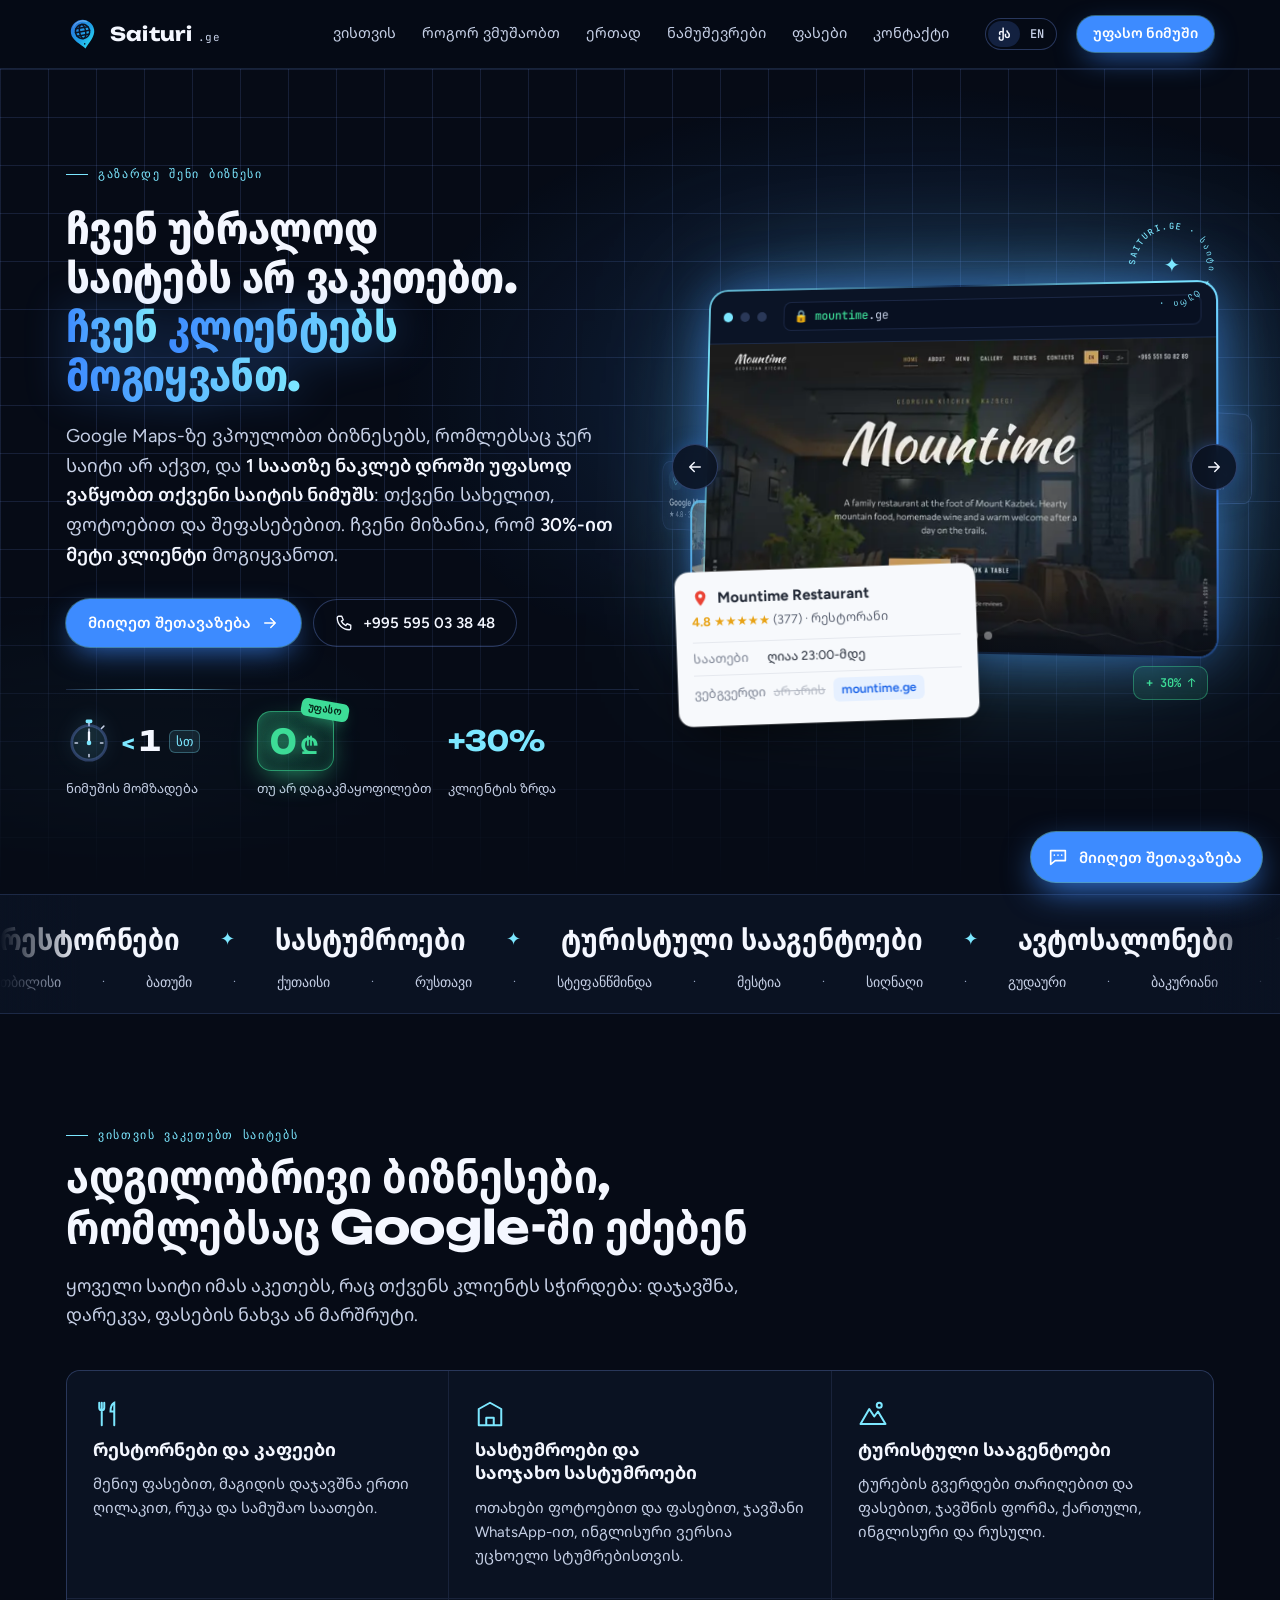
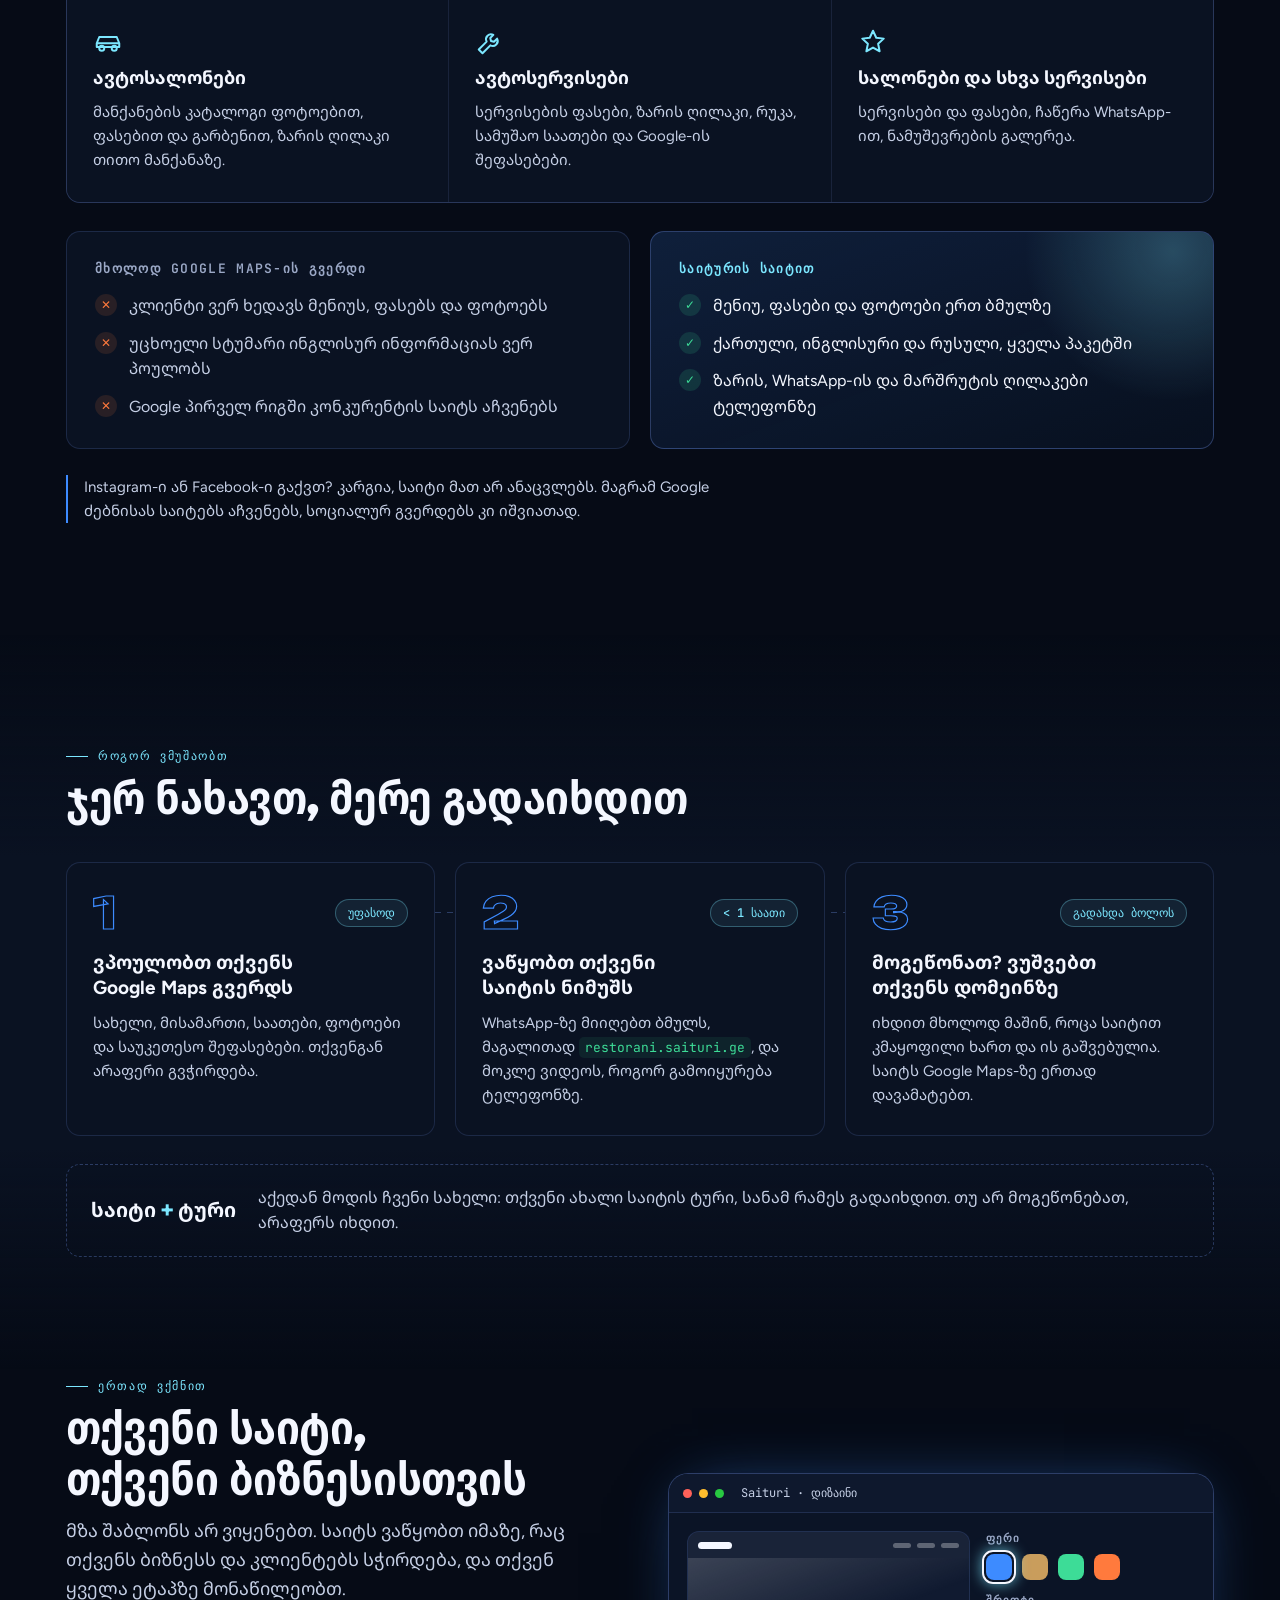
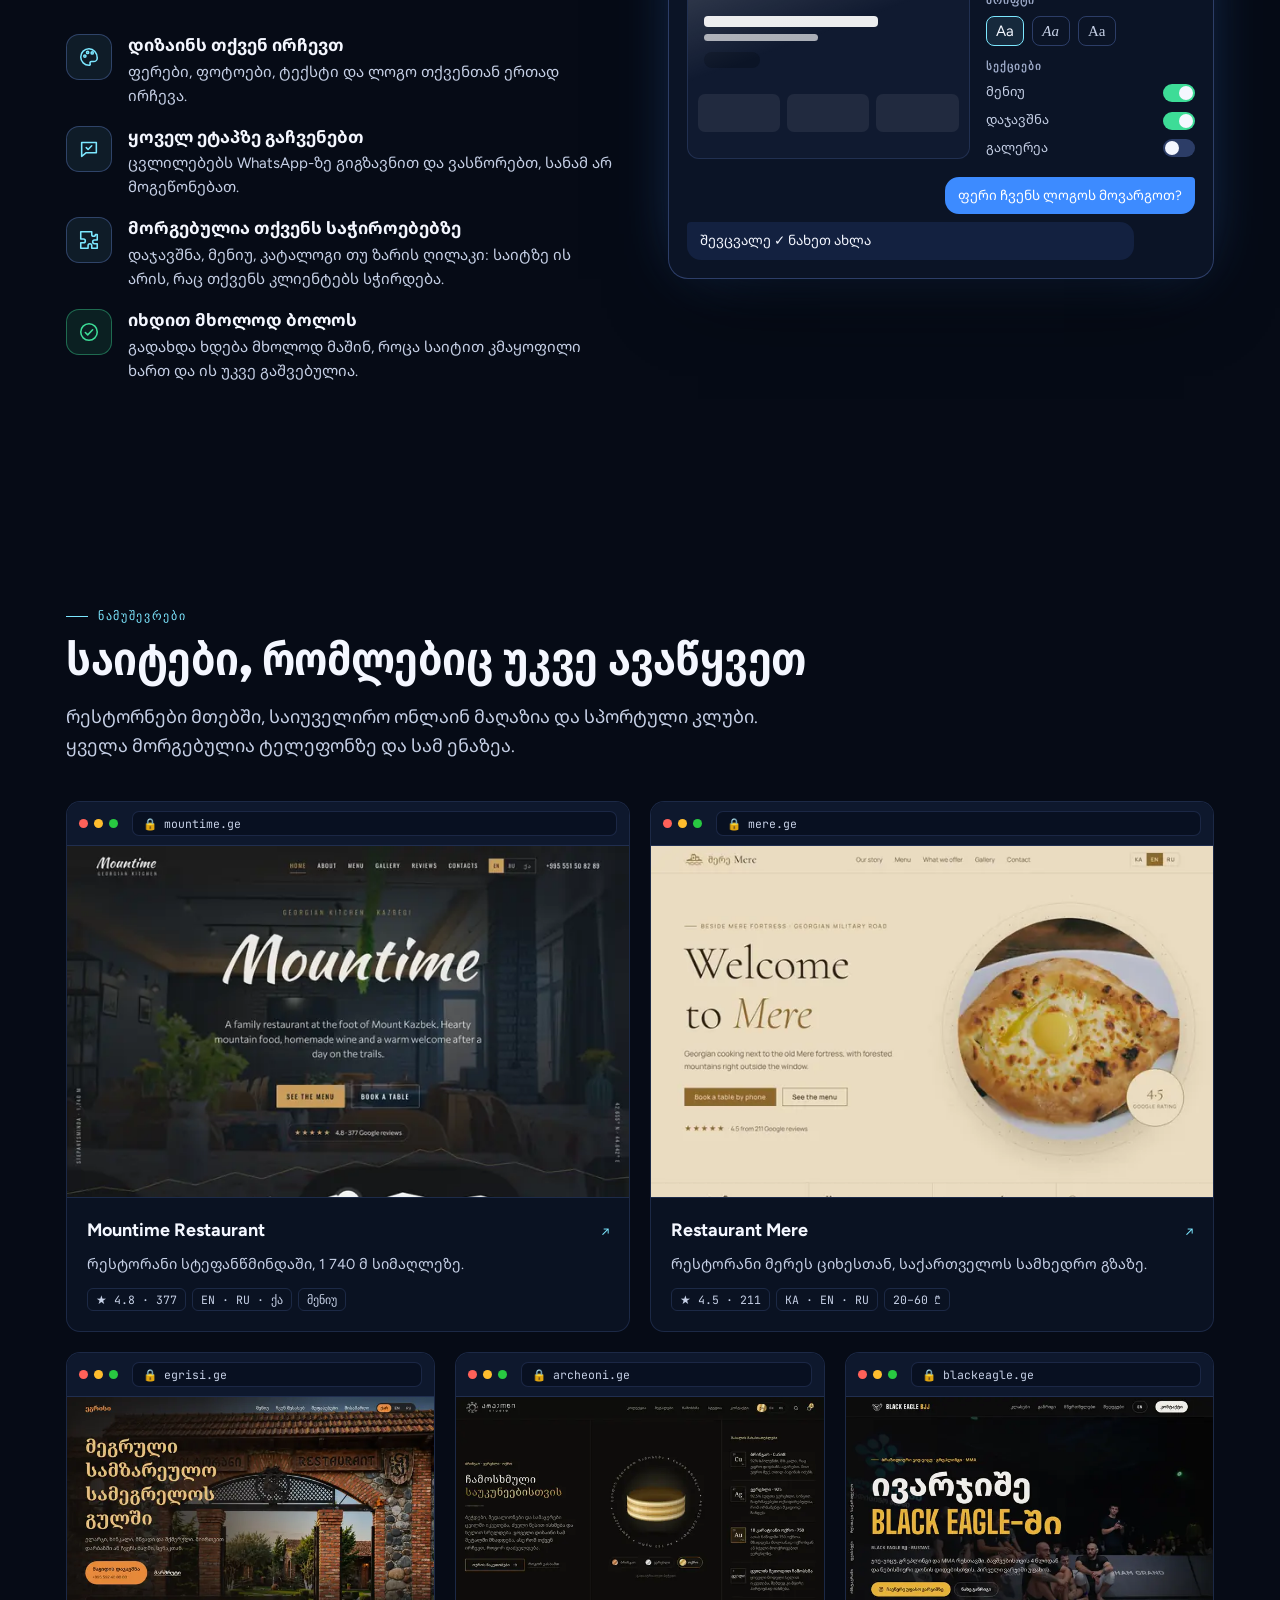
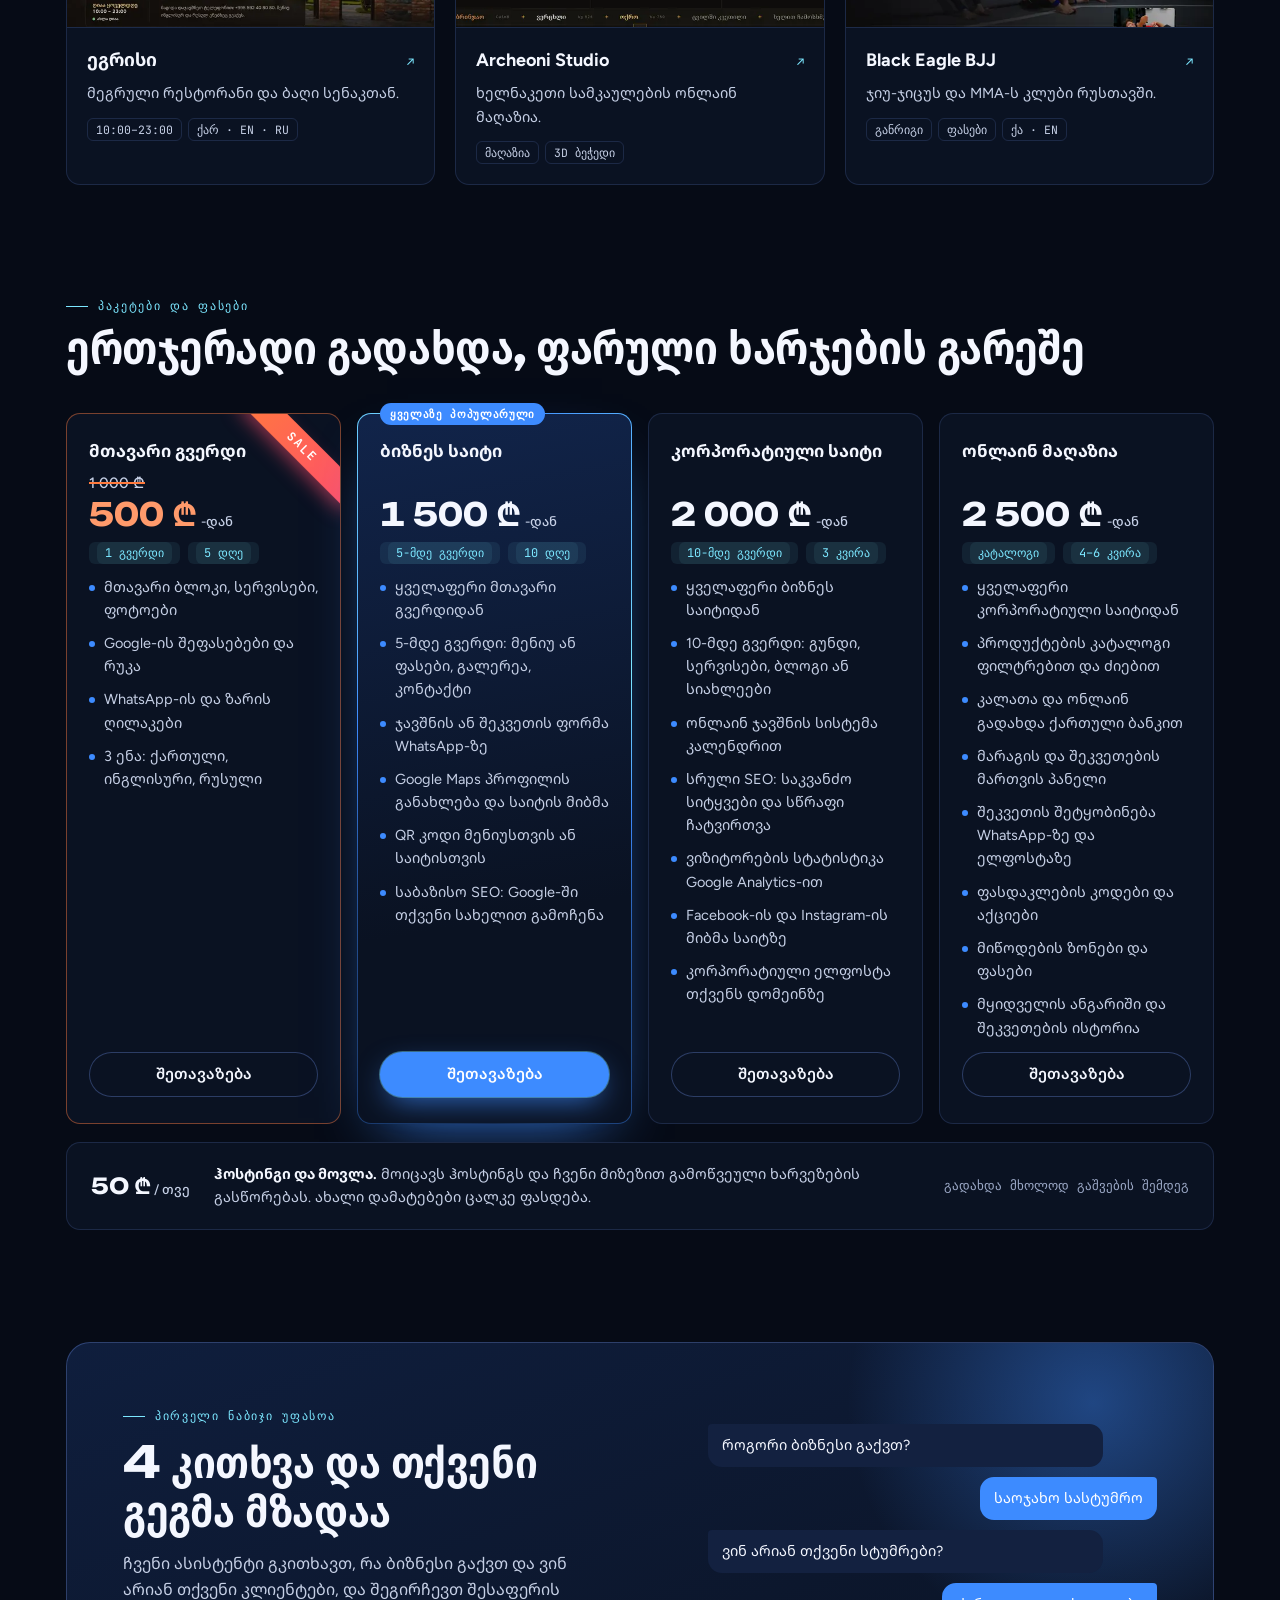
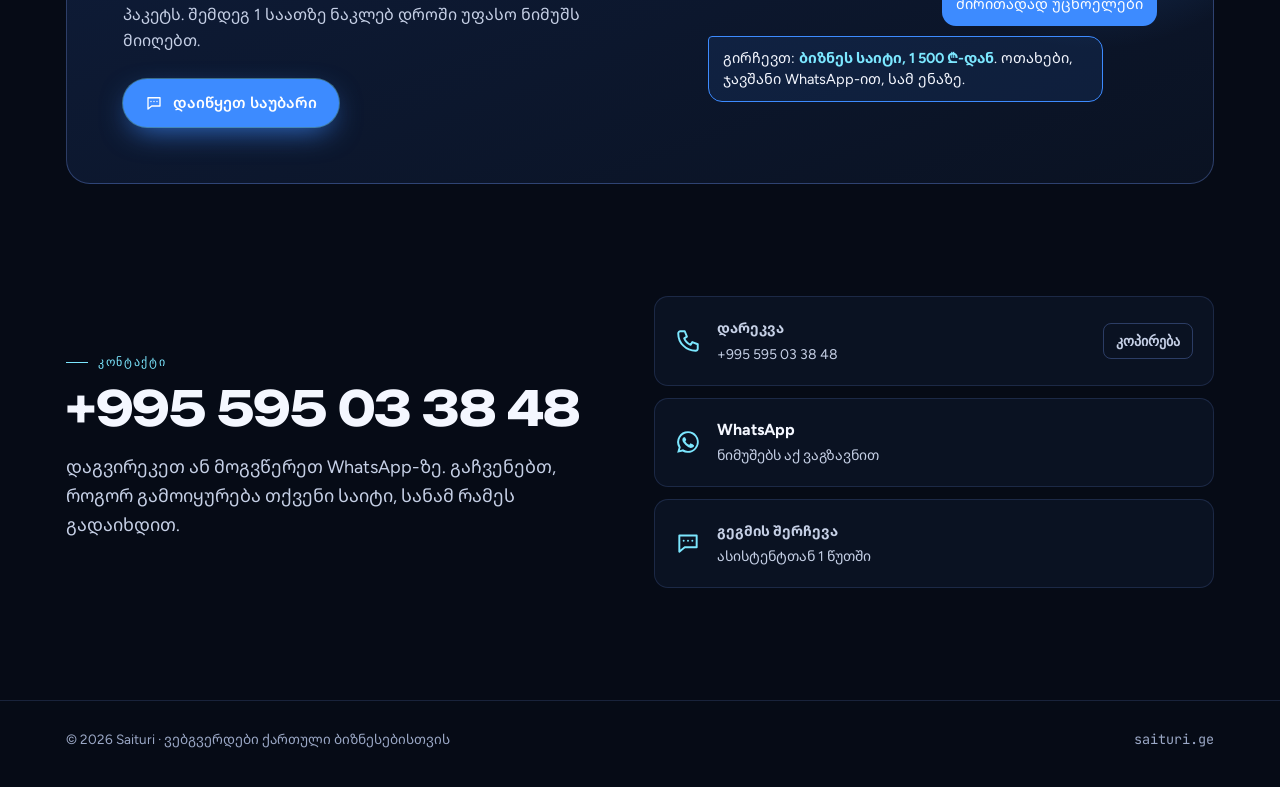
==== public/index.html @ 2fe6e03e "Serve the site as a Cloudflare Worker with static assets The live Worker only returned the page itse" ====
<!doctype html>
<html lang="ka">
<head>
<meta charset="utf-8">
<meta name="viewport" content="width=device-width, initial-scale=1, viewport-fit=cover">
<title>Saituri — ვებგვერდები ქართული ბიზნესებისთვის</title>
<meta name="description" content="საიტური — ვებგვერდები ქართული ბიზნესებისთვის. უფასო ნიმუში 1 საათზე ნაკლებ დროში. Websites for Georgian businesses, free sample in under 1 hour.">
<meta name="theme-color" content="#060B16">
<meta name="color-scheme" content="dark">
<link rel="canonical" href="https://saituri.ge/">
<link rel="icon" href="favicon.svg" type="image/svg+xml">
<link rel="apple-touch-icon" href="apple-touch-icon.png">
<link rel="manifest" href="site.webmanifest">
<meta property="og:type" content="website">
<meta property="og:url" content="https://saituri.ge/">
<meta property="og:title" content="Saituri — ვებგვერდები ქართული ბიზნესებისთვის">
<meta property="og:description" content="უფასო ნიმუში 1 საათზე ნაკლებ დროში. გადახდა მხოლოდ გაშვების შემდეგ.">
<meta property="og:image" content="https://saituri.ge/assets/img/og.jpg">
<meta property="og:image:width" content="1200">
<meta property="og:image:height" content="630">
<meta property="og:locale" content="ka_GE">
<meta name="twitter:card" content="summary_large_image">
<link rel="preconnect" href="https://fonts.googleapis.com">
<link rel="preconnect" href="https://fonts.gstatic.com" crossorigin>
<link rel="stylesheet" href="https://fonts.googleapis.com/css2?family=Unbounded:wght@500;700;800&family=Figtree:wght@400;500;600;700&family=Noto+Sans+Georgian:wdth,wght@62.5..100,400..900&family=JetBrains+Mono:wght@400;500&display=swap">
<link rel="preload" as="image" href="assets/img/work/mountime-640.webp" imagesrcset="assets/img/work/mountime-640.webp 640w, assets/img/work/mountime-1100.webp 1100w" imagesizes="(max-width:520px) 92vw, 540px" fetchpriority="high">
<link rel="stylesheet" href="assets/css/style.css">
<script type="application/ld+json">{"@context": "https://schema.org", "@type": "ProfessionalService", "name": "Saituri", "url": "https://saituri.ge/", "image": "https://saituri.ge/assets/img/og.jpg", "logo": "https://saituri.ge/favicon.svg", "telephone": "+995595033848", "areaServed": "GE", "priceRange": "500–2500 GEL", "description": "ვებგვერდები ქართული ბიზნესებისთვის: რესტორნები, სასტუმროები, ტურისტული სააგენტოები, ავტოსალონები და ავტოსერვისები.", "knowsLanguage": ["ka", "en", "ru"]}</script>
<script src="assets/js/main.js" defer></script>
</head>
<body>
<svg width="0" height="0" style="position:absolute" aria-hidden="true">
  <defs>
    <symbol id="logo" viewBox="0 0 400 400">
  <defs>
    <linearGradient id="sg-pin" x1="0.15" y1="0" x2="0.85" y2="1">
      <stop offset="0" stop-color="#2A6FDB"/>
      <stop offset="0.55" stop-color="#1FA3E8"/>
      <stop offset="1" stop-color="#2EE6F2"/>
    </linearGradient>
    <linearGradient id="sg-shine" x1="0" y1="0" x2="0" y2="1">
      <stop offset="0" stop-color="#FFFFFF" stop-opacity=".35"/>
      <stop offset="1" stop-color="#FFFFFF" stop-opacity="0"/>
    </linearGradient>
  </defs>
  <g transform="rotate(-10 200 200)">
    <path d="M200 372 C150 312 62 252 62 170 A138 138 0 1 1 338 170 C338 252 250 312 200 372 Z" fill="url(#sg-pin)"/>
    <path d="M92 132 A116 116 0 0 1 270 66" fill="none" stroke="url(#sg-shine)" stroke-width="14" stroke-linecap="round"/>
    <g fill="none" stroke="#0A1426" stroke-width="18" stroke-linecap="round">
      <circle cx="200" cy="170" r="84"/>
      <ellipse cx="200" cy="170" rx="36" ry="84"/>
      <line x1="116" y1="170" x2="284" y2="170"/>
      <line x1="128" y1="126" x2="272" y2="126"/>
      <line x1="128" y1="214" x2="272" y2="214"/>
    </g>
    <circle cx="200" cy="318" r="9" fill="#0A1426"/>
  </g>
</symbol>
    <symbol id="i-phone" viewBox="0 0 24 24"><path fill="none" stroke="currentColor" stroke-width="1.8" stroke-linecap="round" stroke-linejoin="round" d="M5 3h4l2 5-2.5 1.5a11 11 0 0 0 6 6L16 13l5 2v4a2 2 0 0 1-2 2A16 16 0 0 1 3 5a2 2 0 0 1 2-2"/></symbol>
    <symbol id="i-wa" viewBox="0 0 24 24"><path fill="currentColor" d="M12 2a10 10 0 0 0-8.6 15.1L2 22l5-1.3A10 10 0 1 0 12 2Zm0 18.2a8.2 8.2 0 0 1-4.2-1.2l-.3-.2-3 .8.8-2.9-.2-.3A8.2 8.2 0 1 1 12 20.2Zm4.5-6.1c-.2-.1-1.5-.7-1.7-.8s-.4-.1-.6.1-.6.8-.8 1-.3.2-.5.1a6.7 6.7 0 0 1-3.3-2.9c-.3-.4.3-.4.7-1.4a.5.5 0 0 0 0-.4l-.8-1.8c-.2-.5-.4-.4-.6-.4h-.5a1 1 0 0 0-.7.3 3 3 0 0 0-.9 2.2 5.1 5.1 0 0 0 1.1 2.7 11.7 11.7 0 0 0 4.5 4c1.7.7 2.3.8 3.2.6a2.7 2.7 0 0 0 1.8-1.2 2.2 2.2 0 0 0 .1-1.2c0-.1-.2-.2-.5-.3Z"/></symbol>
    <symbol id="i-chat" viewBox="0 0 24 24"><path fill="none" stroke="currentColor" stroke-width="1.8" stroke-linecap="round" stroke-linejoin="round" d="M4 5h16v11H9l-5 4V5Z"/><path stroke="currentColor" stroke-width="1.8" stroke-linecap="round" d="M8 10h.01M12 10h.01M16 10h.01"/></symbol>
    <symbol id="i-arrow" viewBox="0 0 24 24"><path fill="none" stroke="currentColor" stroke-width="2" stroke-linecap="round" stroke-linejoin="round" d="M5 12h14M13 6l6 6-6 6"/></symbol>
    <symbol id="i-menu" viewBox="0 0 24 24"><path fill="none" stroke="currentColor" stroke-width="1.8" stroke-linecap="round" d="M7 3v8M5 3v4a2 2 0 0 0 4 0V3M7 11v10M17 21V3c-2 1-3 4-3 7h3"/></symbol>
    <symbol id="i-cal" viewBox="0 0 24 24"><g fill="none" stroke="currentColor" stroke-width="1.8" stroke-linecap="round"><rect x="3" y="5" width="18" height="16" rx="3"/><path d="M3 10h18M8 3v4M16 3v4"/></g></symbol>
    <symbol id="i-pin" viewBox="0 0 24 24"><g fill="none" stroke="currentColor" stroke-width="1.8"><path stroke-linejoin="round" d="M12 21s-7-6.2-7-11.5a7 7 0 0 1 14 0C19 14.8 12 21 12 21Z"/><circle cx="12" cy="9.5" r="2.5"/></g></symbol>
    <symbol id="i-globe" viewBox="0 0 24 24"><g fill="none" stroke="currentColor" stroke-width="1.8"><circle cx="12" cy="12" r="9"/><path d="M3 12h18M12 3c2.5 2.6 3.8 5.6 3.8 9s-1.3 6.4-3.8 9c-2.5-2.6-3.8-5.6-3.8-9S9.5 5.6 12 3Z"/></g></symbol>
  </defs>
</svg>

<header class="top">
  <div class="wrap nav">
    <a class="brand" href="#top" aria-label="Saituri">
      <svg><use href="#logo"/></svg>
      <span>Saituri <small>.ge</small></span>
    </a>
    <nav class="navlinks" aria-label="Main" id="navlinks">
      <span class="pill" aria-hidden="true"></span>
      <a href="#sectors"><span class="ka">ვისთვის</span><span class="en">Who it's for</span></a>
      <a href="#how"><span class="ka">როგორ ვმუშაობთ</span><span class="en">How it works</span></a>
      <a href="#together"><span class="ka">ერთად</span><span class="en">Together</span></a>
      <a href="#work"><span class="ka">ნამუშევრები</span><span class="en">Our work</span></a>
      <a href="#prices"><span class="ka">ფასები</span><span class="en">Prices</span></a>
      <a href="#contact"><span class="ka">კონტაქტი</span><span class="en">Contact</span></a>
    </nav>
    <div class="lang" role="group" aria-label="Language">
      <button type="button" id="lang-ka" data-lang="ka" aria-pressed="true">ქა</button>
      <button type="button" id="lang-en" data-lang="en" aria-pressed="false">EN</button>
    </div>
    <button class="btn btn-primary" type="button" data-open-chat><span class="ka">უფასო ნიმუში</span><span class="en">Free sample</span></button>
  </div>
</header>

<main id="top">
  <section class="hero">
    <div class="grid-bg"></div>
    <div class="scan" aria-hidden="true"></div>
    <div class="wrap hero-grid">
      <div>
        <span class="eyebrow"><span class="ka">გაზარდე შენი ბიზნესი</span><span class="en">Grow your business</span></span>
        <h1>
          <span class="ka" data-words>ჩვენ უბრალოდ საიტებს არ ვაკეთებთ.<span class="glow">ჩვენ კლიენტებს მოგიყვანთ.</span></span>
          <span class="en" data-words>We don't just build websites.<span class="glow">We bring you customers.</span></span>
        </h1>
        <p class="sub">
          <span class="ka">Google Maps-ზე ვპოულობთ ბიზნესებს, რომლებსაც ჯერ საიტი არ აქვთ, და <b>1 საათზე ნაკლებ დროში უფასოდ ვაწყობთ თქვენი საიტის ნიმუშს</b>: თქვენი სახელით, ფოტოებით და შეფასებებით. ჩვენი მიზანია, რომ <b>30%-ით მეტი კლიენტი</b> მოგიყვანოთ.</span>
          <span class="en">We find businesses on Google Maps that don't have a website yet and <b>build a free sample of your site in under 1 hour</b>, with your name, photos and reviews. Our goal is to bring you <b>30% more customers</b>.</span>
        </p>
        <div class="cta-row">
          <button class="btn btn-primary" type="button" data-open-chat>
            <span class="ka">მიიღეთ შეთავაზება</span><span class="en">Get your offer</span>
            <svg><use href="#i-arrow"/></svg>
          </button>
          <a class="btn btn-ghost" href="tel:+995595033848"><svg><use href="#i-phone"/></svg>+995 595 03 38 48</a>
        </div>
        <div class="stats">
          <div class="stat stat-time">
            <div class="fig"><div class="timer" aria-hidden="true">
              <svg viewBox="0 0 48 48">
                <rect class="tb" x="20.5" y="1.5" width="7" height="4" rx="1.5"/>
                <line class="tk" x1="24" y1="5.5" x2="24" y2="8"/>
                <line class="tk" x1="37" y1="11" x2="39.5" y2="8.5"/>
                <circle class="tr" cx="24" cy="26" r="18"/>
                <circle class="tp" cx="24" cy="26" r="18"/>
                <line class="tk" x1="24" y1="11.5" x2="24" y2="14"/>
                <line class="tk" x1="38.5" y1="26" x2="36" y2="26"/>
                <line class="tk" x1="24" y1="40.5" x2="24" y2="38"/>
                <line class="tk" x1="9.5" y1="26" x2="12" y2="26"/>
                <line class="th" x1="24" y1="26" x2="24" y2="15"/>
                <circle class="tc" cx="24" cy="26" r="2.4"/>
              </svg>
            </div>
            <b><i class="lt">&lt;</i>1<i class="u ka">სთ</i><i class="u en">h</i></b></div>
            <span class="ka">ნიმუშის მომზადება</span><span class="en">to your sample</span>
          </div>
          <div class="stat stat-free">
            <div class="fig"><div class="freebox">
              <b class="zero">0<i class="cur">₾</i></b>
              <i class="badge ka">უფასო</i><i class="badge en">Free</i>
              <i class="spk s1" aria-hidden="true">✦</i><i class="spk s2" aria-hidden="true">✦</i><i class="spk s3" aria-hidden="true">✦</i>
            </div></div>
            <span class="ka">თუ არ დაგაკმაყოფილებთ</span><span class="en">if you're not satisfied</span>
          </div>
          <div class="stat"><div class="fig"><b>+30%</b></div><span class="ka">კლიენტის ზრდა</span><span class="en">customer growth</span></div>
        </div>
      </div>

      <div class="stage" id="stage">
        <div class="seal" aria-hidden="true">
          <svg viewBox="0 0 100 100"><defs><path id="circ" d="M50 50 m-38 0 a38 38 0 1 1 76 0 a38 38 0 1 1 -76 0"/></defs><text><textPath href="#circ">SAITURI.GE · საიტი + ტური · </textPath></text></svg>
          <span class="st">✦</span>
        </div>
        <div class="orbit" id="orbit" aria-hidden="true">
          <div class="tile photo"><img src="assets/img/dishes/mtsvadi.webp" alt="" width="192" height="192" loading="lazy" decoding="async"></div>
          <div class="tile glass"><div class="ic"><svg><use href="#i-menu"/></svg></div><b><span class="ka">მენიუ</span><span class="en">Menu</span></b><span><span class="ka">ფასებით და ფოტოებით</span><span class="en">with prices and photos</span></span></div>
          <div class="tile photo"><img src="assets/img/dishes/khachapuri.webp" alt="" width="192" height="192" loading="lazy" decoding="async"></div>
          <div class="tile glass"><div class="ic"><svg><use href="#i-cal"/></svg></div><b><span class="ka">დაჯავშნა</span><span class="en">Booking</span></b><span><span class="ka">ერთი ღილაკით</span><span class="en">in one tap</span></span></div>
          <div class="tile photo"><img src="assets/img/dishes/feast.webp" alt="" width="192" height="192" loading="lazy" decoding="async"></div>
          <div class="tile glass"><div class="ic"><svg><use href="#i-pin"/></svg></div><b>Google Maps</b><span>★ 4.8 · 377</span></div>
          <div class="tile photo"><img src="assets/img/dishes/bar.webp" alt="" width="192" height="192" loading="lazy" decoding="async"></div>
          <div class="tile glass"><div class="ic"><svg><use href="#i-globe"/></svg></div><b>ქა · EN · RU</b><span><span class="ka">სამ ენაზე</span><span class="en">in three languages</span></span></div>
        </div>
        <div class="floaty" id="center">
          <div class="window">
            <div class="window-in">
              <div class="chrome"><i></i><i></i><i></i><div class="url" id="hurl">🔒 <b>mountime</b>.ge</div></div>
              <div class="slides" id="slides" aria-label="Portfolio">
                <img class="slide on" src="assets/img/work/mountime-640.webp" srcset="assets/img/work/mountime-640.webp 640w, assets/img/work/mountime-1100.webp 1100w" width="1100" height="1719" sizes="(max-width:520px) 92vw, 540px" alt="Mountime Restaurant website" fetchpriority="high">
                <img class="slide" data-src="assets/img/work/mere-640.webp" data-srcset="assets/img/work/mere-640.webp 640w, assets/img/work/mere-1100.webp 1100w" width="1100" height="1719" sizes="(max-width:520px) 92vw, 540px" alt="Restaurant Mere website" decoding="async">
                <img class="slide" data-src="assets/img/work/egrisi-640.webp" data-srcset="assets/img/work/egrisi-640.webp 640w, assets/img/work/egrisi-1100.webp 1100w" width="1100" height="1719" sizes="(max-width:520px) 92vw, 540px" alt="Egrisi website" decoding="async">
                <img class="slide" data-src="assets/img/work/archeoni-640.webp" data-srcset="assets/img/work/archeoni-640.webp 640w, assets/img/work/archeoni-1100.webp 1100w" width="1100" height="1719" sizes="(max-width:520px) 92vw, 540px" alt="Archeoni Studio website" decoding="async">
                <img class="slide" data-src="assets/img/work/bjj-640.webp" data-srcset="assets/img/work/bjj-640.webp 640w, assets/img/work/bjj-1100.webp 1100w" width="1100" height="1719" sizes="(max-width:520px) 92vw, 540px" alt="Black Eagle BJJ website" decoding="async">
                <div class="dots" id="dots"><button type="button" aria-label="Mountime Restaurant" aria-current="true"></button><button type="button" aria-label="Restaurant Mere"></button><button type="button" aria-label="Egrisi"></button><button type="button" aria-label="Archeoni Studio"></button><button type="button" aria-label="Black Eagle BJJ"></button></div>
              </div>
            </div>
          </div>
          <button class="harr prev" type="button" id="hprev" aria-label="Previous website"><svg><use href="#i-arrow"/></svg></button>
          <button class="harr next" type="button" id="hnext" aria-label="Next website"><svg><use href="#i-arrow"/></svg></button>
        </div>
        <div class="maps">
          <div class="mh"><svg class="pin" viewBox="0 0 24 24"><path fill="#EA4335" d="M12 2a7 7 0 0 0-7 7c0 5.2 7 13 7 13s7-7.8 7-13a7 7 0 0 0-7-7Z"/><circle cx="12" cy="9" r="2.6" fill="#fff"/></svg><span id="mname">Mountime Restaurant</span></div>
          <div class="rate" id="mrate"><b>4.8 ★★★★★</b> (377) · <span class="ka">რესტორანი</span><span class="en">Restaurant</span></div>
          <div class="row" id="mrow"><span class="k"><span class="ka">საათები</span><span class="en">Hours</span></span><span class="ka">ღიაა 23:00-მდე</span><span class="en">Open until 23:00</span></div>
          <div class="row web"><span class="k"><span class="ka">ვებგვერდი</span><span class="en">Website</span></span><s><span class="ka">არ არის</span><span class="en">none</span></s> <a id="mweb">mountime.ge</a></div>
        </div>
        <div class="plus" aria-hidden="true">+ 30% ↑</div>
      </div>
    </div>
  </section>

  <div class="marquee" aria-hidden="true">
    <div class="track">
      <span class="ka">რესტორნები</span><span class="ka">სასტუმროები</span><span class="ka">ტურისტული სააგენტოები</span><span class="ka">ავტოსალონები</span><span class="ka">ავტოსერვისები</span><span class="ka">სალონები</span>
      <span class="ka">რესტორნები</span><span class="ka">სასტუმროები</span><span class="ka">ტურისტული სააგენტოები</span><span class="ka">ავტოსალონები</span><span class="ka">ავტოსერვისები</span><span class="ka">სალონები</span>
      <span class="en">Restaurants</span><span class="en">Hotels</span><span class="en">Tour agencies</span><span class="en">Car dealerships</span><span class="en">Car repair</span><span class="en">Salons</span>
      <span class="en">Restaurants</span><span class="en">Hotels</span><span class="en">Tour agencies</span><span class="en">Car dealerships</span><span class="en">Car repair</span><span class="en">Salons</span>
    </div>
    <div class="track rev">
      <span class="ka">თბილისი</span><span class="ka">ბათუმი</span><span class="ka">ქუთაისი</span><span class="ka">რუსთავი</span><span class="ka">სტეფანწმინდა</span><span class="ka">მესტია</span><span class="ka">სიღნაღი</span><span class="ka">გუდაური</span><span class="ka">ბაკურიანი</span><span class="ka">ბორჯომი</span>
      <span class="ka">თბილისი</span><span class="ka">ბათუმი</span><span class="ka">ქუთაისი</span><span class="ka">რუსთავი</span><span class="ka">სტეფანწმინდა</span><span class="ka">მესტია</span><span class="ka">სიღნაღი</span><span class="ka">გუდაური</span><span class="ka">ბაკურიანი</span><span class="ka">ბორჯომი</span>
      <span class="en">Tbilisi</span><span class="en">Batumi</span><span class="en">Kutaisi</span><span class="en">Rustavi</span><span class="en">Stepantsminda</span><span class="en">Mestia</span><span class="en">Sighnaghi</span><span class="en">Gudauri</span><span class="en">Bakuriani</span><span class="en">Borjomi</span>
      <span class="en">Tbilisi</span><span class="en">Batumi</span><span class="en">Kutaisi</span><span class="en">Rustavi</span><span class="en">Stepantsminda</span><span class="en">Mestia</span><span class="en">Sighnaghi</span><span class="en">Gudauri</span><span class="en">Bakuriani</span><span class="en">Borjomi</span>
    </div>
  </div>

  <!-- SECTORS -->
  <section id="sectors">
    <div class="wrap">
      <div class="sechead reveal">
        <span class="eyebrow"><span class="ka">ვისთვის ვაკეთებთ საიტებს</span><span class="en">Who we build for</span></span>
        <h2><span class="ka">ადგილობრივი ბიზნესები, რომლებსაც Google-ში ეძებენ</span><span class="en">Local businesses people search for on Google</span></h2>
        <p class="lead"><span class="ka">ყოველი საიტი იმას აკეთებს, რაც თქვენს კლიენტს სჭირდება: დაჯავშნა, დარეკვა, ფასების ნახვა ან მარშრუტი.</span><span class="en">Each site does the one thing your customer came for: book, call, check prices or get directions.</span></p>
      </div>
      <div class="sectors reveal">
        <div class="sector">
          <svg viewBox="0 0 24 24" fill="none" stroke="currentColor" stroke-width="1.6" stroke-linecap="round"><path d="M7 3v8M5 3v4a2 2 0 0 0 4 0V3M7 11v10M17 21V3c-2 1-3 4-3 7h3"/></svg>
          <h3><span class="ka">რესტორნები და კაფეები</span><span class="en">Restaurants &amp; cafés</span></h3>
          <p><span class="ka">მენიუ ფასებით, მაგიდის დაჯავშნა ერთი ღილაკით, რუკა და სამუშაო საათები.</span><span class="en">Menu with prices, one-tap table booking, map and opening hours.</span></p>
        </div>
        <div class="sector">
          <svg viewBox="0 0 24 24" fill="none" stroke="currentColor" stroke-width="1.6" stroke-linecap="round" stroke-linejoin="round"><path d="M3 21V8l9-5 9 5v13M9 21v-6h6v6M3 21h18"/></svg>
          <h3><span class="ka">სასტუმროები და საოჯახო სასტუმროები</span><span class="en">Hotels &amp; guesthouses</span></h3>
          <p><span class="ka">ოთახები ფოტოებით და ფასებით, ჯავშანი WhatsApp-ით, ინგლისური ვერსია უცხოელი სტუმრებისთვის.</span><span class="en">Rooms with photos and prices, booking over WhatsApp, English for foreign guests.</span></p>
        </div>
        <div class="sector">
          <svg viewBox="0 0 24 24" fill="none" stroke="currentColor" stroke-width="1.6" stroke-linecap="round" stroke-linejoin="round"><path d="M2 20l7-12 4 6 3-4 6 10H2Z"/><circle cx="17" cy="5" r="2"/></svg>
          <h3><span class="ka">ტურისტული სააგენტოები</span><span class="en">Tour agencies</span></h3>
          <p><span class="ka">ტურების გვერდები თარიღებით და ფასებით, ჯავშნის ფორმა, ქართული, ინგლისური და რუსული.</span><span class="en">Tour pages with dates and prices, a booking form, Georgian, English and Russian.</span></p>
        </div>
        <div class="sector">
          <svg viewBox="0 0 24 24" fill="none" stroke="currentColor" stroke-width="1.6" stroke-linecap="round" stroke-linejoin="round"><path d="M3 16v-3l2-5h14l2 5v3H3ZM3 13h18"/><circle cx="7" cy="17" r="2"/><circle cx="17" cy="17" r="2"/></svg>
          <h3><span class="ka">ავტოსალონები</span><span class="en">Car dealerships</span></h3>
          <p><span class="ka">მანქანების კატალოგი ფოტოებით, ფასებით და გარბენით, ზარის ღილაკი თითო მანქანაზე.</span><span class="en">Car catalogue with photos, prices and mileage, a call button on every car.</span></p>
        </div>
        <div class="sector">
          <svg viewBox="0 0 24 24" fill="none" stroke="currentColor" stroke-width="1.6" stroke-linecap="round" stroke-linejoin="round"><path d="M14.7 6.3a4 4 0 0 0-5.4 5.4L3 18l3 3 6.3-6.3a4 4 0 0 0 5.4-5.4l-2.5 2.5-2.4-.6-.6-2.4 2.5-2.5Z"/></svg>
          <h3><span class="ka">ავტოსერვისები</span><span class="en">Car repair shops</span></h3>
          <p><span class="ka">სერვისების ფასები, ზარის ღილაკი, რუკა, სამუშაო საათები და Google-ის შეფასებები.</span><span class="en">Service price list, call button, map, hours and your Google reviews.</span></p>
        </div>
        <div class="sector">
          <svg viewBox="0 0 24 24" fill="none" stroke="currentColor" stroke-width="1.6" stroke-linecap="round" stroke-linejoin="round"><path d="M12 3l2.6 5.6 6 .7-4.5 4.1 1.2 6L12 16.5 6.7 19.4l1.2-6L3.4 9.3l6-.7L12 3Z"/></svg>
          <h3><span class="ka">სალონები და სხვა სერვისები</span><span class="en">Salons &amp; other services</span></h3>
          <p><span class="ka">სერვისები და ფასები, ჩაწერა WhatsApp-ით, ნამუშევრების გალერეა.</span><span class="en">Services and prices, booking over WhatsApp, a gallery of your work.</span></p>
        </div>
      </div>

      <div class="ba" style="margin-top:28px">
        <div class="before reveal">
          <h3><span class="ka">მხოლოდ Google Maps-ის გვერდი</span><span class="en">Only a Google Maps listing</span></h3>
          <ul>
            <li><span class="ka">კლიენტი ვერ ხედავს მენიუს, ფასებს და ფოტოებს</span><span class="en">Customers can't see your menu, prices or photos</span></li>
            <li><span class="ka">უცხოელი სტუმარი ინგლისურ ინფორმაციას ვერ პოულობს</span><span class="en">Foreign visitors find nothing in English</span></li>
            <li><span class="ka">Google პირველ რიგში კონკურენტის საიტს აჩვენებს</span><span class="en">Google shows your competitor's site first</span></li>
          </ul>
        </div>
        <div class="after reveal d1">
          <h3><span class="ka">საიტურის საიტით</span><span class="en">With a Saituri site</span></h3>
          <ul>
            <li style="--i:0"><span class="ka">მენიუ, ფასები და ფოტოები ერთ ბმულზე</span><span class="en">Menu, prices and photos on one link</span></li>
            <li style="--i:1"><span class="ka">ქართული, ინგლისური და რუსული, ყველა პაკეტში</span><span class="en">Georgian, English and Russian in every package</span></li>
            <li style="--i:2"><span class="ka">ზარის, WhatsApp-ის და მარშრუტის ღილაკები ტელეფონზე</span><span class="en">Call, WhatsApp and directions buttons on every phone</span></li>
          </ul>
        </div>
      </div>
      <p class="quote reveal"><span class="ka">Instagram-ი ან Facebook-ი გაქვთ? კარგია, საიტი მათ არ ანაცვლებს. მაგრამ Google ძებნისას საიტებს აჩვენებს, სოციალურ გვერდებს კი იშვიათად.</span><span class="en">Already on Instagram or Facebook? Good, a site doesn't replace them. But when people search, Google shows websites and rarely shows social pages.</span></p>
    </div>
  </section>

  <!-- HOW -->
  <section id="how" style="background:linear-gradient(180deg,transparent,var(--bg2) 30%,var(--bg2) 70%,transparent)">
    <div class="wrap">
      <div class="sechead reveal">
        <span class="eyebrow"><span class="ka">როგორ ვმუშაობთ</span><span class="en">How it works</span></span>
        <h2><span class="ka">ჯერ ნახავთ, მერე გადაიხდით</span><span class="en">You see it first, you pay later</span></h2>
      </div>
      <div class="steps">
        <div class="step reveal">
          <div class="top"><div class="n">1</div><div class="time"><span class="ka">უფასოდ</span><span class="en">free</span></div></div>
          <h3><span class="ka">ვპოულობთ თქვენს Google Maps გვერდს</span><span class="en">We look at your Google Maps page</span></h3>
          <p><span class="ka">სახელი, მისამართი, საათები, ფოტოები და საუკეთესო შეფასებები. თქვენგან არაფერი გვჭირდება.</span><span class="en">Name, address, hours, photos and your best reviews. We need nothing from you.</span></p>
        </div>
        <div class="step reveal d1">
          <div class="top"><div class="n">2</div><div class="time"><span class="ka">&lt; 1 საათი</span><span class="en">&lt; 1 hour</span></div></div>
          <h3><span class="ka">ვაწყობთ თქვენი საიტის ნიმუშს</span><span class="en">We build a sample of your site</span></h3>
          <p><span class="ka">WhatsApp-ზე მიიღებთ ბმულს, მაგალითად <code>restorani.saituri.ge</code>, და მოკლე ვიდეოს, როგორ გამოიყურება ტელეფონზე.</span><span class="en">You get a link on WhatsApp, like <code>restorani.saituri.ge</code>, plus a short video of how it looks on a phone.</span></p>
        </div>
        <div class="step reveal d2">
          <div class="top"><div class="n">3</div><div class="time"><span class="ka">გადახდა ბოლოს</span><span class="en">Pay at the end</span></div></div>
          <h3><span class="ka">მოგეწონათ? ვუშვებთ თქვენს დომეინზე</span><span class="en">Like it? We launch it on your domain</span></h3>
          <p><span class="ka">იხდით მხოლოდ მაშინ, როცა საიტით კმაყოფილი ხართ და ის გაშვებულია. საიტს Google Maps-ზე ერთად დავამატებთ.</span><span class="en">You pay only once you're happy with the site and it's live. We add the site to your Google Maps listing together.</span></p>
        </div>
      </div>
      <div class="name-note reveal">
        <div class="eq">საიტი <em>+</em> ტური</div>
        <p><span class="ka">აქედან მოდის ჩვენი სახელი: თქვენი ახალი საიტის ტური, სანამ რამეს გადაიხდით. თუ არ მოგეწონებათ, არაფერს იხდით.</span><span class="en">That's where our name comes from: a tour of your new site before you pay anything. If you don't like it, you pay nothing.</span></p>
      </div>
    </div>
  </section>

  <!-- TOGETHER -->
  <section id="together" style="padding-top:0">
    <div class="wrap together">
      <div class="reveal">
        <span class="eyebrow"><span class="ka">ერთად ვქმნით</span><span class="en">We design it together</span></span>
        <h2 style="margin-top:6px"><span class="ka">თქვენი საიტი, თქვენი ბიზნესისთვის</span><span class="en">Your site, built for your business</span></h2>
        <p class="lead"><span class="ka">მზა შაბლონს არ ვიყენებთ. საიტს ვაწყობთ იმაზე, რაც თქვენს ბიზნესს და კლიენტებს სჭირდება, და თქვენ ყველა ეტაპზე მონაწილეობთ.</span><span class="en">We don't use ready-made templates. We build your site around what your business and customers need, and you're involved at every step.</span></p>
        <ul class="tlist">
          <li>
            <div class="ic"><svg viewBox="0 0 24 24" fill="none" stroke="currentColor" stroke-width="1.7" stroke-linecap="round" stroke-linejoin="round"><path d="M12 3a9 9 0 1 0 0 18c1.1 0 1.6-.9 1.2-1.8-.5-1.1.2-2.2 1.4-2.2H17a4 4 0 0 0 4-4c0-5-4-10-9-10Z"/><circle cx="7.5" cy="11" r="1.2"/><circle cx="10.5" cy="7" r="1.2"/><circle cx="15.5" cy="7.5" r="1.2"/></svg></div>
            <b><span class="ka">დიზაინს თქვენ ირჩევთ</span><span class="en">You choose the design</span></b>
            <p><span class="ka">ფერები, ფოტოები, ტექსტი და ლოგო თქვენთან ერთად ირჩევა.</span><span class="en">Colours, photos, text and logo are chosen together with you.</span></p>
          </li>
          <li>
            <div class="ic"><svg viewBox="0 0 24 24" fill="none" stroke="currentColor" stroke-width="1.7" stroke-linecap="round" stroke-linejoin="round"><path d="M4 5h16v11H9l-5 4V5Z"/><path d="M9 10.5l2 2 4-4"/></svg></div>
            <b><span class="ka">ყოველ ეტაპზე გაჩვენებთ</span><span class="en">We show you every step</span></b>
            <p><span class="ka">ცვლილებებს WhatsApp-ზე გიგზავნით და ვასწორებთ, სანამ არ მოგეწონებათ.</span><span class="en">We send changes on WhatsApp and keep adjusting until you like it.</span></p>
          </li>
          <li>
            <div class="ic"><svg viewBox="0 0 24 24" fill="none" stroke="currentColor" stroke-width="1.7" stroke-linecap="round" stroke-linejoin="round"><path d="M9 3h6v3a2 2 0 1 0 4 0h2v6h-3a2 2 0 1 0 0 4h3v5h-6v-3a2 2 0 1 0-4 0v3H3v-6h3a2 2 0 1 0 0-4H3V3h6Z"/></svg></div>
            <b><span class="ka">მორგებულია თქვენს საჭიროებებზე</span><span class="en">Fitted to what you need</span></b>
            <p><span class="ka">დაჯავშნა, მენიუ, კატალოგი თუ ზარის ღილაკი: საიტზე ის არის, რაც თქვენს კლიენტებს სჭირდება.</span><span class="en">Booking, menu, catalogue or a call button: your site has what your customers need.</span></p>
          </li>
          <li>
            <div class="ic ok"><svg viewBox="0 0 24 24" fill="none" stroke="currentColor" stroke-width="1.7" stroke-linecap="round" stroke-linejoin="round"><circle cx="12" cy="12" r="9"/><path d="M8 12.5l2.6 2.6L16 9.5"/></svg></div>
            <b><span class="ka">იხდით მხოლოდ ბოლოს</span><span class="en">You pay only at the end</span></b>
            <p><span class="ka">გადახდა ხდება მხოლოდ მაშინ, როცა საიტით კმაყოფილი ხართ და ის უკვე გაშვებულია.</span><span class="en">You pay only once you're happy with the site and it's live.</span></p>
          </li>
        </ul>
      </div>

      <div class="studio reveal d1" aria-hidden="true">
        <div class="stb"><i></i><i></i><i></i><em>Saituri · <span class="ka">დიზაინი</span><span class="en">design</span></em></div>
        <div class="sbody">
          <div class="pv">
            <div class="pnav"><b></b><span></span><span></span><span></span></div>
            <div class="phero">
              <i class="l1"></i><i class="l2"></i><i class="btnp"></i>
            </div>
            <div class="pcards"><i></i><i></i><i></i></div>
          </div>
          <div class="panel">
            <div class="lbl"><span class="ka">ფერი</span><span class="en">Colour</span></div>
            <div class="sw"><i style="background:#3D8BFF"></i><i style="background:#C99D5C"></i><i style="background:#3DDC97"></i><i style="background:#FF7A3D"></i><b class="ringsel"></b></div>
            <div class="lbl"><span class="ka">შრიფტი</span><span class="en">Font</span></div>
            <div class="fonts"><i class="on">Aa</i><i style="font-family:cursive;font-style:italic">Aa</i><i style="font-family:Georgia,serif">Aa</i></div>
            <div class="lbl"><span class="ka">სექციები</span><span class="en">Sections</span></div>
            <div class="tgs">
              <div><span class="ka">მენიუ</span><span class="en">Menu</span><b class="tg on"></b></div>
              <div><span class="ka">დაჯავშნა</span><span class="en">Booking</span><b class="tg on"></b></div>
              <div><span class="ka">გალერეა</span><span class="en">Gallery</span><b class="tg flip"></b></div>
            </div>
          </div>
        </div>
        <div class="sfeed">
          <div class="bub me f1"><span class="ka">ფერი ჩვენს ლოგოს მოვარგოთ?</span><span class="en">Can the colour match our logo?</span></div>
          <div class="bub bot f2"><span class="ka">შევცვალე ✓ ნახეთ ახლა</span><span class="en">Done ✓ take a look</span></div>
        </div>
      </div>
    </div>
  </section>

  <!-- PORTFOLIO -->
  <section id="work">
    <div class="wrap">
      <div class="sechead reveal">
        <span class="eyebrow"><span class="ka">ნამუშევრები</span><span class="en">Our work</span></span>
        <h2><span class="ka">საიტები, რომლებიც უკვე ავაწყვეთ</span><span class="en">Sites we've already built</span></h2>
        <p class="lead"><span class="ka">რესტორნები მთებში, საიუველირო ონლაინ მაღაზია და სპორტული კლუბი. ყველა მორგებულია ტელეფონზე და სამ ენაზეა.</span><span class="en">Mountain restaurants, a jewellery shop and a sports club. All built for phones, most in three languages.</span></p>
      </div>
      <div class="works">
        <a class="work reveal" href="https://claude.ai/code/artifact/5e9285a8-ce46-4983-b412-35dbd24cb1e8" target="_blank" rel="noopener">
          <div class="shot"><div class="bar"><i></i><i></i><i></i><em>🔒 mountime.ge</em></div><div class="vp"><img src="assets/img/work/mountime-640.webp" srcset="assets/img/work/mountime-640.webp 640w, assets/img/work/mountime-1100.webp 1100w" width="1100" height="1719" sizes="(max-width:600px) 92vw, (max-width:900px) 46vw, 570px" alt="Mountime Restaurant website" loading="lazy" decoding="async"></div></div>
          <div class="winfo">
            <h3>Mountime Restaurant <span class="arr">↗</span></h3>
            <p><span class="ka">რესტორანი სტეფანწმინდაში, 1 740 მ სიმაღლეზე.</span><span class="en">Restaurant in Stepantsminda, 1,740 m up.</span></p>
            <div class="chips"><span>★ 4.8 · 377</span><span>EN · RU · ქა</span><span><span class="ka">მენიუ</span><span class="en">Menu</span></span></div>
          </div>
        </a>
        <a class="work reveal d1" href="https://claude.ai/code/artifact/d19d1f35-91f9-463c-9144-e3983933f8b3" target="_blank" rel="noopener">
          <div class="shot"><div class="bar"><i></i><i></i><i></i><em>🔒 mere.ge</em></div><div class="vp"><img src="assets/img/work/mere-640.webp" srcset="assets/img/work/mere-640.webp 640w, assets/img/work/mere-1100.webp 1100w" width="1100" height="1719" sizes="(max-width:600px) 92vw, (max-width:900px) 46vw, 570px" alt="Restaurant Mere website" loading="lazy" decoding="async"></div></div>
          <div class="winfo">
            <h3>Restaurant Mere <span class="arr">↗</span></h3>
            <p><span class="ka">რესტორანი მერეს ციხესთან, საქართველოს სამხედრო გზაზე.</span><span class="en">Restaurant beside Mere fortress on the Georgian Military Road.</span></p>
            <div class="chips"><span>★ 4.5 · 211</span><span>KA · EN · RU</span><span>20–60 ₾</span></div>
          </div>
        </a>
        <a class="work reveal" href="https://claude.ai/code/artifact/cd8c9b7f-ce02-42d8-87c6-30c25ab4a42e" target="_blank" rel="noopener">
          <div class="shot"><div class="bar"><i></i><i></i><i></i><em>🔒 egrisi.ge</em></div><div class="vp"><img src="assets/img/work/egrisi-640.webp" srcset="assets/img/work/egrisi-640.webp 640w, assets/img/work/egrisi-1100.webp 1100w" width="1100" height="1719" sizes="(max-width:600px) 92vw, (max-width:900px) 46vw, 570px" alt="Egrisi website" loading="lazy" decoding="async"></div></div>
          <div class="winfo">
            <h3><span><span class="ka">ეგრისი</span><span class="en">Egrisi</span></span> <span class="arr">↗</span></h3>
            <p><span class="ka">მეგრული რესტორანი და ბაღი სენაკთან.</span><span class="en">Megrelian restaurant and garden near Senaki.</span></p>
            <div class="chips"><span>10:00–23:00</span><span>ქარ · EN · RU</span></div>
          </div>
        </a>
        <a class="work reveal d1" href="https://claude.ai/code/artifact/ee6a3053-013e-49be-99b0-f72651d2541f" target="_blank" rel="noopener">
          <div class="shot"><div class="bar"><i></i><i></i><i></i><em>🔒 archeoni.ge</em></div><div class="vp"><img src="assets/img/work/archeoni-640.webp" srcset="assets/img/work/archeoni-640.webp 640w, assets/img/work/archeoni-1100.webp 1100w" width="1100" height="1719" sizes="(max-width:600px) 92vw, (max-width:900px) 46vw, 570px" alt="Archeoni Studio website" loading="lazy" decoding="async"></div></div>
          <div class="winfo">
            <h3>Archeoni Studio <span class="arr">↗</span></h3>
            <p><span class="ka">ხელნაკეთი სამკაულების ონლაინ მაღაზია.</span><span class="en">Online shop for hand-finished jewellery.</span></p>
            <div class="chips"><span><span class="ka">მაღაზია</span><span class="en">Shop</span></span><span><span class="ka">3D ბეჭედი</span><span class="en">3D ring</span></span></div>
          </div>
        </a>
        <a class="work reveal d2" href="https://claude.ai/code/artifact/7ea627c5-d10e-4456-ad2a-2c0e12256072" target="_blank" rel="noopener">
          <div class="shot"><div class="bar"><i></i><i></i><i></i><em>🔒 blackeagle.ge</em></div><div class="vp"><img src="assets/img/work/bjj-640.webp" srcset="assets/img/work/bjj-640.webp 640w, assets/img/work/bjj-1100.webp 1100w" width="1100" height="1719" sizes="(max-width:600px) 92vw, (max-width:900px) 46vw, 570px" alt="Black Eagle BJJ website" loading="lazy" decoding="async"></div></div>
          <div class="winfo">
            <h3>Black Eagle BJJ <span class="arr">↗</span></h3>
            <p><span class="ka">ჯიუ-ჯიცუს და MMA-ს კლუბი რუსთავში.</span><span class="en">Jiu-jitsu and MMA club in Rustavi.</span></p>
            <div class="chips"><span><span class="ka">განრიგი</span><span class="en">Schedule</span></span><span><span class="ka">ფასები</span><span class="en">Prices</span></span><span>ქა · EN</span></div>
          </div>
        </a>
      </div>
    </div>
  </section>

  <!-- PRICES -->
  <section id="prices" style="padding-top:0">
    <div class="wrap">
      <div class="sechead reveal">
        <span class="eyebrow"><span class="ka">პაკეტები და ფასები</span><span class="en">Packages &amp; prices</span></span>
        <h2><span class="ka">ერთჯერადი გადახდა, ფარული ხარჯების გარეშე</span><span class="en">One payment, no hidden costs</span></h2>
      </div>
      <div class="plans">
        <div class="plan sale reveal">
          <span class="ribbon" aria-label="Sale">SALE</span>
          <h3><span class="ka">მთავარი გვერდი</span><span class="en">Landing page</span></h3>
          <div class="price"><s class="was">1 000 ₾</s>500 ₾<small><span class="ka">-დან</span><span class="en">from</span></small></div>
          <div class="meta"><span><span class="ka">1 გვერდი</span><span class="en">1 page</span></span><span><span class="ka">5 დღე</span><span class="en">5 days</span></span></div>
          <ul>
            <li><span class="ka">მთავარი ბლოკი, სერვისები, ფოტოები</span><span class="en">Hero, services, photos</span></li>
            <li><span class="ka">Google-ის შეფასებები და რუკა</span><span class="en">Google reviews and map</span></li>
            <li><span class="ka">WhatsApp-ის და ზარის ღილაკები</span><span class="en">WhatsApp and call buttons</span></li>
            <li><span class="ka">3 ენა: ქართული, ინგლისური, რუსული</span><span class="en">3 languages: Georgian, English, Russian</span></li>
          </ul>
          <button class="btn btn-ghost" type="button" data-open-chat><span class="ka">შეთავაზება</span><span class="en">Get offer</span></button>
        </div>
        <div class="plan hot reveal d1">
          <span class="pop"><span class="ka">ყველაზე პოპულარული</span><span class="en">Most popular</span></span>
          <h3><span class="ka">ბიზნეს საიტი</span><span class="en">Business site</span></h3>
          <div class="price">1 500 ₾<small><span class="ka">-დან</span><span class="en">from</span></small></div>
          <div class="meta"><span><span class="ka">5-მდე გვერდი</span><span class="en">up to 5 pages</span></span><span><span class="ka">10 დღე</span><span class="en">10 days</span></span></div>
          <ul>
            <li><span class="ka">ყველაფერი მთავარი გვერდიდან</span><span class="en">Everything in Landing page</span></li>
            <li><span class="ka">5-მდე გვერდი: მენიუ ან ფასები, გალერეა, კონტაქტი</span><span class="en">Up to 5 pages: menu or prices, gallery, contact</span></li>
            <li><span class="ka">ჯავშნის ან შეკვეთის ფორმა WhatsApp-ზე</span><span class="en">Booking or order form to WhatsApp</span></li>
            <li><span class="ka">Google Maps პროფილის განახლება და საიტის მიბმა</span><span class="en">Google Maps profile refresh, linked to your site</span></li>
            <li><span class="ka">QR კოდი მენიუსთვის ან საიტისთვის</span><span class="en">QR code for your menu or site</span></li>
            <li><span class="ka">საბაზისო SEO: Google-ში თქვენი სახელით გამოჩენა</span><span class="en">Basic SEO: show up on Google for your name</span></li>
          </ul>
          <button class="btn btn-primary" type="button" data-open-chat><span class="ka">შეთავაზება</span><span class="en">Get offer</span></button>
        </div>
        <div class="plan reveal d2">
          <h3><span class="ka">კორპორატიული საიტი</span><span class="en">Corporate site</span></h3>
          <div class="price">2 000 ₾<small><span class="ka">-დან</span><span class="en">from</span></small></div>
          <div class="meta"><span><span class="ka">10-მდე გვერდი</span><span class="en">up to 10 pages</span></span><span><span class="ka">3 კვირა</span><span class="en">3 weeks</span></span></div>
          <ul>
            <li><span class="ka">ყველაფერი ბიზნეს საიტიდან</span><span class="en">Everything in Business site</span></li>
            <li><span class="ka">10-მდე გვერდი: გუნდი, სერვისები, ბლოგი ან სიახლეები</span><span class="en">Up to 10 pages: team, services, blog or news</span></li>
            <li><span class="ka">ონლაინ ჯავშნის სისტემა კალენდრით</span><span class="en">Online booking system with a calendar</span></li>
            <li><span class="ka">სრული SEO: საკვანძო სიტყვები და სწრაფი ჩატვირთვა</span><span class="en">Full SEO: keywords and fast loading</span></li>
            <li><span class="ka">ვიზიტორების სტატისტიკა Google Analytics-ით</span><span class="en">Visitor statistics with Google Analytics</span></li>
            <li><span class="ka">Facebook-ის და Instagram-ის მიბმა საიტზე</span><span class="en">Facebook and Instagram linked to your site</span></li>
            <li><span class="ka">კორპორატიული ელფოსტა თქვენს დომეინზე</span><span class="en">Business email on your own domain</span></li>
          </ul>
          <button class="btn btn-ghost" type="button" data-open-chat><span class="ka">შეთავაზება</span><span class="en">Get offer</span></button>
        </div>
        <div class="plan reveal d2">
          <h3><span class="ka">ონლაინ მაღაზია</span><span class="en">Online store</span></h3>
          <div class="price">2 500 ₾<small><span class="ka">-დან</span><span class="en">from</span></small></div>
          <div class="meta"><span><span class="ka">კატალოგი</span><span class="en">catalogue</span></span><span><span class="ka">4–6 კვირა</span><span class="en">4–6 weeks</span></span></div>
          <ul>
            <li><span class="ka">ყველაფერი კორპორატიული საიტიდან</span><span class="en">Everything in Corporate site</span></li>
            <li><span class="ka">პროდუქტების კატალოგი ფილტრებით და ძიებით</span><span class="en">Product catalogue with filters and search</span></li>
            <li><span class="ka">კალათა და ონლაინ გადახდა ქართული ბანკით</span><span class="en">Cart and online payment through a Georgian bank</span></li>
            <li><span class="ka">მარაგის და შეკვეთების მართვის პანელი</span><span class="en">Stock and order management panel</span></li>
            <li><span class="ka">შეკვეთის შეტყობინება WhatsApp-ზე და ელფოსტაზე</span><span class="en">Order alerts on WhatsApp and email</span></li>
            <li><span class="ka">ფასდაკლების კოდები და აქციები</span><span class="en">Discount codes and promotions</span></li>
            <li><span class="ka">მიწოდების ზონები და ფასები</span><span class="en">Delivery zones and prices</span></li>
            <li><span class="ka">მყიდველის ანგარიში და შეკვეთების ისტორია</span><span class="en">Customer accounts and order history</span></li>
          </ul>
          <button class="btn btn-ghost" type="button" data-open-chat><span class="ka">შეთავაზება</span><span class="en">Get offer</span></button>
        </div>
      </div>
      <div class="care reveal">
        <b class="p">50 ₾<small><span class="ka"> / თვე</span><span class="en"> / month</span></small></b>
        <p><span class="ka"><b style="color:var(--fg)">ჰოსტინგი და მოვლა.</b> მოიცავს ჰოსტინგს და ჩვენი მიზეზით გამოწვეული ხარვეზების გასწორებას. ახალი დამატებები ცალკე ფასდება.</span><span class="en"><b style="color:var(--fg)">Hosting and care.</b> Covers hosting and fixing any issue caused by us. New additions are priced separately.</span></p>
        <div class="terms"><span class="ka">გადახდა მხოლოდ გაშვების შემდეგ</span><span class="en">Pay only after launch</span></div>
      </div>
    </div>
  </section>

  <!-- OFFER -->
  <section id="offer" style="padding-top:0">
    <div class="wrap">
      <div class="offer reveal">
        <div>
          <span class="eyebrow"><span class="ka">პირველი ნაბიჯი უფასოა</span><span class="en">The first step is free</span></span>
          <h2 style="margin-top:12px"><span class="ka">4 კითხვა და თქვენი გეგმა მზადაა</span><span class="en">4 questions and your plan is ready</span></h2>
          <p><span class="ka">ჩვენი ასისტენტი გკითხავთ, რა ბიზნესი გაქვთ და ვინ არიან თქვენი კლიენტები, და შეგირჩევთ შესაფერის პაკეტს. შემდეგ 1 საათზე ნაკლებ დროში უფასო ნიმუშს მიიღებთ.</span><span class="en">Our assistant asks what your business is and who your customers are, then picks the right package. After that you get a free sample in under 1 hour.</span></p>
          <button class="btn btn-primary" type="button" data-open-chat><svg><use href="#i-chat"/></svg><span class="ka">დაიწყეთ საუბარი</span><span class="en">Start the chat</span></button>
        </div>
        <div class="preview-chat" aria-hidden="true">
          <div class="bub bot" style="--i:0"><span class="ka">როგორი ბიზნესი გაქვთ?</span><span class="en">What kind of business do you have?</span></div>
          <div class="bub me" style="--i:1"><span class="ka">საოჯახო სასტუმრო</span><span class="en">A guesthouse</span></div>
          <div class="bub bot" style="--i:2"><span class="ka">ვინ არიან თქვენი სტუმრები?</span><span class="en">Who are your guests?</span></div>
          <div class="bub me" style="--i:3"><span class="ka">ძირითადად უცხოელები</span><span class="en">Mostly foreign tourists</span></div>
          <div class="bub bot res" style="--i:4"><span class="ka">გირჩევთ: <b>ბიზნეს საიტი, 1 500 ₾-დან</b>. ოთახები, ჯავშანი WhatsApp-ით, სამ ენაზე.</span><span class="en">We suggest: <b>Business site, from 1,500 ₾</b>. Rooms, WhatsApp booking, in three languages.</span></div>
        </div>
      </div>
    </div>
  </section>

  <!-- CONTACT -->
  <section id="contact" style="padding-top:0">
    <div class="wrap contact">
      <div class="reveal">
        <span class="eyebrow"><span class="ka">კონტაქტი</span><span class="en">Contact</span></span>
        <div class="phone-big" id="phone-text">+995 595 03 38 48</div>
        <p class="lead" style="margin-top:0"><span class="ka">დაგვირეკეთ ან მოგვწერეთ WhatsApp-ზე. გაჩვენებთ, როგორ გამოიყურება თქვენი საიტი, სანამ რამეს გადაიხდით.</span><span class="en">Call us or write on WhatsApp. We'll show you what your site looks like before you pay anything.</span></p>
      </div>
      <div class="cards">
        <div class="ccard reveal">
          <svg><use href="#i-phone"/></svg>
          <a href="tel:+995595033848" style="text-decoration:none"><b><span class="ka">დარეკვა</span><span class="en">Call</span></b><span>+995 595 03 38 48</span></a>
          <button class="copybtn" type="button" id="copy-phone"><span class="ka">კოპირება</span><span class="en">Copy</span></button>
        </div>
        <a class="ccard reveal d1" href="https://wa.me/995595033848" target="_blank" rel="noopener">
          <svg><use href="#i-wa"/></svg>
          <div><b>WhatsApp</b><span><span class="ka">ნიმუშებს აქ ვაგზავნით</span><span class="en">This is where we send samples</span></span></div>
        </a>
        <button class="ccard reveal d2" type="button" data-open-chat style="background:var(--bg2);color:inherit;font:inherit;text-align:left;cursor:pointer;width:100%">
          <svg><use href="#i-chat"/></svg>
          <div><b><span class="ka">გეგმის შერჩევა</span><span class="en">Find your plan</span></b><span><span class="ka">ასისტენტთან 1 წუთში</span><span class="en">With our assistant, in 1 minute</span></span></div>
        </button>
      </div>
    </div>
  </section>
</main>

<footer>
  <div class="wrap">
    <span>© 2026 Saituri · <span class="ka">ვებგვერდები ქართული ბიზნესებისთვის</span><span class="en">Websites for Georgian businesses</span></span>
    <span class="mono">saituri.ge</span>
  </div>
</footer>

<button class="fab" type="button" id="fab" data-open-chat aria-label="Open chat"><svg><use href="#i-chat"/></svg><span class="lbl"><span class="ka">მიიღეთ შეთავაზება</span><span class="en">Get your offer</span></span></button>

<div class="chat" id="chat" role="dialog" aria-label="Saituri assistant" hidden>
  <div class="chat-h">
    <svg class="logo"><use href="#logo"/></svg>
    <div><b><span class="ka">საიტურის ასისტენტი</span><span class="en">Saituri assistant</span></b><span class="stt"><span class="ka">ონლაინ</span><span class="en">Online</span></span></div>
    <button class="x" type="button" id="chat-close" aria-label="Close">×</button>
  </div>
  <div class="chat-body" id="chat-body" aria-live="polite"></div>
  <div class="opts" id="chat-opts"></div>
</div>
</body>
</html>
---- public/assets/css/style.css ----
/* Saituri — saituri.ge */
html{-webkit-text-size-adjust:100%;text-size-adjust:100%}
body{margin:0}
img{max-width:100%;height:auto}
.slide,.shot img{height:100%}
[hidden]{display:none!important}
button,a{-webkit-tap-highlight-color:transparent}
/* Layout: dark blueprint grid; hero = glowing browser window (Mountime) ringed by orbiting cards, beside a Google Maps card that gains a website. Then marquee → sectors → before/after → 3-step process → portfolio → packages → offer chat → contact. */
:root{
  --bg:#060B16; --bg2:#0A1222; --panel:#0E182D; --panel2:#132140;
  --line:rgba(122,160,255,.16); --line2:rgba(122,160,255,.3);
  --fg:#F4F7FF; --muted:#C6D0E6; --dim:#9BA8C6;
  --accent:#3D8BFF; --spark:#7CE7FF; --ok:#3DDC97; --warn:#FF7A3D;
  --display:"Unbounded","Noto Sans Georgian",system-ui,sans-serif;
  --body:"Figtree","Noto Sans Georgian",system-ui,-apple-system,sans-serif;
  --mono:"JetBrains Mono",ui-monospace,Menlo,monospace;
  --r:14px; --max:1180px;
  --ease:cubic-bezier(.2,.8,.2,1);
  color-scheme:dark;
}
*{box-sizing:border-box}
html{scroll-behavior:smooth}
body{background:var(--bg);color:var(--fg);font-family:var(--body);font-size:16px;line-height:1.6;-webkit-font-smoothing:antialiased;overflow-x:hidden}
body::before{content:"";position:fixed;inset:0 0 auto;height:env(safe-area-inset-top,0px);z-index:60;background:var(--bg)}
a{color:inherit}
:focus-visible{outline:2px solid var(--spark);outline-offset:3px;border-radius:6px}
.wrap{max-width:var(--max);margin:0 auto;padding-left:max(16px,env(safe-area-inset-left,0px));padding-right:max(16px,env(safe-area-inset-right,0px))}
:root:not([lang="en"]) .en, :root[lang="en"] .ka{display:none!important}
h1,h2,h3{text-wrap:balance;margin:0}
h2{font-family:var(--display);font-weight:700;font-size:clamp(28px,4.2vw,46px);line-height:1.1;letter-spacing:-.01em;text-transform:uppercase;font-stretch:75%}
.eyebrow{font-family:var(--mono);font-size:12px;letter-spacing:.14em;text-transform:uppercase;color:var(--spark);display:inline-flex;align-items:center;gap:10px}
.eyebrow::before{content:"";width:22px;height:1px;background:var(--spark);transform-origin:left;animation:grow 1.2s var(--ease) both}
@keyframes grow{from{transform:scaleX(0)}}
.lead{color:var(--muted);font-size:18px;max-width:60ch;margin:14px 0 0}
section{padding-block:clamp(64px,9vw,112px);position:relative}
.sechead{display:grid;gap:6px;margin-bottom:40px}

/* buttons */
.btn{display:inline-flex;align-items:center;gap:10px;border:0;cursor:pointer;font:600 15px/1 var(--body);padding:15px 22px;border-radius:999px;text-decoration:none;transition:transform .25s var(--ease),box-shadow .25s,background .2s;white-space:nowrap;position:relative;overflow:hidden}
.btn-primary{background:var(--accent);color:#fff;box-shadow:0 0 0 1px rgba(124,231,255,.4),0 10px 30px -8px rgba(61,139,255,.8)}
.btn-primary::after{content:"";position:absolute;top:0;bottom:0;width:40%;left:-60%;background:linear-gradient(100deg,transparent,rgba(255,255,255,.35),transparent);transform:skewX(-20deg);animation:shine 4.5s ease-in-out infinite}
@keyframes shine{0%,60%{left:-60%}100%{left:130%}}
.btn-primary:hover{transform:translateY(-2px);box-shadow:0 0 0 1px var(--spark),0 14px 40px -6px rgba(61,139,255,1)}
.btn-primary svg{transition:transform .25s var(--ease)}
.btn-primary:hover svg{transform:translateX(4px)}
.btn-ghost{background:transparent;color:var(--fg);box-shadow:inset 0 0 0 1px var(--line2)}
.btn-ghost:hover{box-shadow:inset 0 0 0 1px var(--spark);color:var(--spark);transform:translateY(-2px)}
.btn svg{width:18px;height:18px;flex:none}

/* nav */
header.top{position:sticky;top:env(safe-area-inset-top,0px);z-index:50;background:rgba(6,11,22,.78);backdrop-filter:blur(14px);-webkit-backdrop-filter:blur(14px);border-bottom:1px solid var(--line)}
.nav{display:flex;align-items:center;gap:20px;height:68px}
.brand{display:flex;align-items:center;gap:10px;text-decoration:none;font-family:var(--display);font-weight:700;font-size:19px;letter-spacing:.01em}
.brand svg{width:34px;height:34px;transition:transform .5s var(--ease)}
.brand:hover svg{transform:rotate(-8deg) scale(1.08)}
.brand small{font-family:var(--mono);font-weight:400;font-size:11px;color:var(--muted);letter-spacing:.06em}
.navlinks{display:flex;gap:2px;margin-left:auto;font-size:14.5px;color:var(--muted);position:relative;padding:4px;border-radius:999px}
.navlinks a{text-decoration:none;padding:7px 12px;border-radius:999px;position:relative;z-index:1;transition:color .2s}
.navlinks a:hover{color:var(--fg)}
.navlinks .pill{position:absolute;top:4px;bottom:4px;left:0;width:0;border-radius:999px;background:var(--panel2);box-shadow:inset 0 0 0 1px var(--line2);transition:transform .35s var(--ease),width .35s var(--ease),opacity .2s;opacity:0}
.lang{display:flex;border-radius:999px;box-shadow:inset 0 0 0 1px var(--line2);padding:3px}
.lang button{background:none;border:0;color:var(--muted);font:600 12px/1 var(--mono);padding:7px 10px;border-radius:999px;cursor:pointer;transition:background .2s,color .2s}
.lang button[aria-pressed="true"]{background:var(--panel2);color:var(--fg)}
.nav .btn{padding:11px 16px;font-size:14px}
:root:not([lang="en"]) h2,:root:not([lang="en"]) .hero h1{text-transform:none}
@media (max-width:940px){.navlinks{display:none}.lang{margin-left:auto}}
@media (max-width:520px){.nav .btn{display:none}.brand small{display:none}}

/* hero */
.hero{padding-block:clamp(48px,7vw,88px) clamp(56px,8vw,96px);overflow:hidden}
.grid-bg{position:absolute;inset:0;pointer-events:none;background:
  radial-gradient(ellipse 60% 55% at 72% 40%,rgba(61,139,255,.22),transparent 70%),
  radial-gradient(ellipse 40% 40% at 10% 90%,rgba(124,231,255,.08),transparent 70%),
  linear-gradient(var(--line) 1px,transparent 1px) 0 0/48px 48px,
  linear-gradient(90deg,var(--line) 1px,transparent 1px) 0 0/48px 48px;
  -webkit-mask-image:linear-gradient(#000 55%,transparent);mask-image:linear-gradient(#000 55%,transparent);opacity:.9;animation:gridpan 24s linear infinite}
@keyframes gridpan{to{background-position:0 0,0 0,0 48px,48px 0}}
.scan{position:absolute;left:0;right:0;height:120px;top:-120px;pointer-events:none;background:linear-gradient(180deg,transparent,rgba(124,231,255,.07),transparent);animation:scan 7s linear infinite}
@keyframes scan{to{top:100%}}
.hero-grid{position:relative;display:grid;grid-template-columns:1.05fr .95fr;gap:56px;align-items:center}
.hero-grid>*{min-width:0}
.hero h1{font-family:var(--display);font-weight:800;font-size:clamp(34px,5.6vw,66px);line-height:1.02;letter-spacing:-.015em;text-transform:uppercase;font-stretch:72%;margin-top:18px}
:root[lang="en"] .hero h1{font-size:clamp(32px,5vw,58px)}
:root:not([lang="en"]) .hero h1{font-size:clamp(24px,3.6vw,44px);line-height:1.12}
.hero h1 .glow{display:block;color:transparent;background:linear-gradient(90deg,var(--accent),var(--spark),var(--accent));background-size:200% 100%;-webkit-background-clip:text;background-clip:text;filter:drop-shadow(0 0 22px rgba(61,139,255,.45));animation:sheen 6s linear infinite}
@keyframes sheen{to{background-position:-200% 0}}
.hero h1 .w{display:inline-block;animation:wordIn .9s var(--ease) both;animation-delay:calc(var(--i)*70ms)}
.hero h1 .glow .w{color:transparent;background:inherit;-webkit-background-clip:text;background-clip:text}
.hero h1 .w{padding-block:.08em .22em;margin-block:-.08em -.22em}
.hero h1 .glow{padding-bottom:.22em;margin-bottom:-.22em}
@keyframes wordIn{from{opacity:0;transform:translateY(.4em) rotate(2deg);filter:blur(6px)}}
.hero p.sub{color:var(--muted);font-size:clamp(16px,1.6vw,18.5px);max-width:52ch;margin:22px 0 30px}
.hero p.sub b{color:var(--fg);font-weight:600}
.cta-row{display:flex;flex-wrap:wrap;gap:12px}
.stats{display:grid;grid-template-columns:repeat(3,1fr);gap:0;margin-top:42px;border-top:1px solid var(--line);padding-top:22px;position:relative}
.stats::before{content:"";position:absolute;top:-1px;left:0;height:1px;width:30%;background:linear-gradient(90deg,transparent,var(--spark),transparent);animation:runline 4s ease-in-out infinite}
@keyframes runline{0%{left:0}50%{left:70%}100%{left:0}}
.stat{padding-right:12px;display:flex;flex-direction:column;gap:10px;min-width:0}
.stat .fig{height:58px;display:flex;align-items:center;gap:10px}
.stat b{display:block;font-family:var(--display);font-weight:700;font-size:clamp(20px,2.4vw,28px);font-variant-numeric:tabular-nums;color:var(--fg)}
.stat span{font-size:13px;color:var(--muted);line-height:1.35;display:block;margin-top:0}
.stat:last-child b{color:var(--spark)}
/* <1 h stopwatch */
.timer{width:46px;height:46px;flex:none;filter:drop-shadow(0 0 10px rgba(124,231,255,.45))}
.timer svg{width:100%;height:100%;overflow:visible}
.timer .tr{fill:rgba(124,231,255,.06);stroke:var(--line2);stroke-width:3}
.timer .tp{fill:none;stroke:var(--spark);stroke-width:3;stroke-linecap:round;stroke-dasharray:113.1;stroke-dashoffset:113.1;transform:rotate(-90deg);transform-origin:24px 26px;animation:sweep 4s var(--ease) infinite}
@keyframes sweep{0%{stroke-dashoffset:113.1}75%,92%{stroke-dashoffset:22}100%{stroke-dashoffset:113.1}}
.timer .th{stroke:var(--fg);stroke-width:2.4;stroke-linecap:round;transform-origin:24px 26px;animation:hand 4s var(--ease) infinite}
@keyframes hand{0%{transform:rotate(0)}75%,92%{transform:rotate(290deg)}100%{transform:rotate(360deg)}}
.timer .tk{stroke:var(--muted);stroke-width:1.6;stroke-linecap:round}
.timer .tb,.timer .tc{fill:var(--spark)}
.stat-time b{display:flex;align-items:baseline;gap:2px}
.stat-time .lt{font-style:normal;color:var(--spark);font-size:.72em;margin-right:2px}
.stat-time .u{font:500 .46em var(--mono);color:var(--spark);background:rgba(124,231,255,.1);border:1px solid rgba(124,231,255,.3);border-radius:6px;padding:2px 6px;margin-left:6px;align-self:center}
/* 0 ₾ highlight */
.stat-free .freebox{position:relative;display:inline-flex;align-items:center;padding:2px 14px 2px 12px;border-radius:14px;background:linear-gradient(135deg,rgba(61,220,151,.24),rgba(61,220,151,.06));border:1px solid rgba(61,220,151,.6);box-shadow:0 10px 30px -10px rgba(61,220,151,.75),inset 0 0 18px -6px rgba(61,220,151,.5);transform-origin:left center;animation:popz 2.6s var(--ease) infinite}
@keyframes popz{0%,55%,100%{transform:scale(1)}65%{transform:scale(1.14) rotate(-2deg)}75%{transform:scale(.96)}85%{transform:scale(1.04)}}
.stat-free .freebox::after{content:"";position:absolute;inset:-2px;border-radius:16px;border:2px solid var(--ok);opacity:0;pointer-events:none;animation:zring 2.6s ease-out infinite}
@keyframes zring{0%,55%{opacity:0;transform:scale(1)}62%{opacity:.85}100%{opacity:0;transform:scale(1.3,1.6)}}
.stat .zero{display:flex;align-items:baseline;gap:3px;color:var(--ok);font-size:clamp(24px,2.8vw,34px);text-shadow:0 0 18px rgba(61,220,151,.7)}
.stat-free .cur{font-style:normal;font-size:.7em}
.stat-free .badge{position:absolute;top:-11px;right:-16px;font:700 10px/1 var(--mono);letter-spacing:.06em;text-transform:uppercase;padding:4px 7px;border-radius:6px;background:var(--ok);color:#052417;box-shadow:0 6px 16px -6px rgba(61,220,151,.9);transform:rotate(10deg);animation:wob 2.6s var(--ease) infinite}
@keyframes wob{0%,55%,100%{transform:rotate(10deg)}65%{transform:rotate(-6deg) scale(1.15)}80%{transform:rotate(14deg)}}
.stat-free .spk{position:absolute;font-style:normal;color:var(--ok);font-size:11px;line-height:1;pointer-events:none;opacity:0;animation:spark 2.6s ease-out infinite}
.stat-free .s1{left:-10px;top:-8px}
.stat-free .s2{right:-6px;bottom:-12px;font-size:9px;animation-delay:.15s}
.stat-free .s3{left:42%;top:-16px;font-size:8px;animation-delay:.3s}
@keyframes spark{0%,58%{opacity:0;transform:scale(.3)}68%{opacity:1;transform:scale(1.2) rotate(30deg)}100%{opacity:0;transform:translateY(-6px) scale(.6) rotate(90deg)}}
@media (max-width:520px){.timer{width:34px;height:34px}.stat .fig{gap:6px;height:50px}}
@media (max-width:420px){.stat-free .badge{right:-8px}}
@media (max-width:980px){.hero-grid{grid-template-columns:1fr;gap:48px}}
@media (max-width:420px){.stat b{font-size:20px}.stat span{font-size:12px}}

/* hero visual with orbit */
.stage{position:relative;max-width:560px;width:100%;justify-self:center;padding:70px 0 90px;touch-action:pan-y;cursor:grab;user-select:none}
.stage:active{cursor:grabbing}
.floaty{position:relative;z-index:5;animation:float 7s ease-in-out infinite}
@keyframes float{50%{transform:translateY(-10px)}}
.window{position:relative;border-radius:20px;padding:2px;background:conic-gradient(from var(--ang,0deg),rgba(61,139,255,.15),var(--spark),var(--accent),rgba(61,139,255,.15) 40%,rgba(61,139,255,.15) 60%,var(--spark),rgba(61,139,255,.15));box-shadow:0 0 60px -10px rgba(61,139,255,.7),0 0 140px -30px rgba(124,231,255,.6);animation:spin 7s linear infinite;transform:perspective(1400px) rotateY(-9deg) rotateX(4deg)}
@property --ang{syntax:"<angle>";inherits:false;initial-value:0deg}
@keyframes spin{to{--ang:360deg}}
.window-in{border-radius:18px;background:#0B1426;overflow:hidden}
.chrome{display:flex;align-items:center;gap:8px;padding:12px 14px;border-bottom:1px solid var(--line)}
.chrome i{width:10px;height:10px;border-radius:50%;background:#2A3858}
.chrome i:first-child{background:var(--spark);animation:blink 2.4s ease-in-out infinite}
@keyframes blink{50%{opacity:.35}}
.url{margin-left:10px;flex:1;min-width:0;font:12px var(--mono);color:var(--muted);background:#081021;border:1px solid var(--line);border-radius:8px;padding:6px 10px;white-space:nowrap;overflow:hidden;text-overflow:ellipsis}
.url b{color:var(--ok);font-weight:500}
.maps{position:absolute;z-index:11;left:-18px;bottom:20px;width:min(300px,76%);background:#F7F9FC;color:#1F2633;border-radius:14px;padding:14px 16px;box-shadow:0 24px 50px -16px rgba(0,0,0,.7),0 0 0 1px rgba(255,255,255,.4);font-size:13px;--rot:-2deg;transform:rotate(var(--rot));animation:floatr 6s ease-in-out -2s infinite}
@keyframes floatr{50%{transform:rotate(var(--rot)) translateY(-8px)}}
.maps .mh{display:flex;align-items:center;gap:8px;font-weight:700;font-size:15px}
.maps .pin{width:18px;height:18px;flex:none;animation:drop 2.8s var(--ease) infinite}
@keyframes drop{0%,70%,100%{transform:none}80%{transform:translateY(-5px)}}
.maps .rate{color:#5F6675;margin:2px 0 10px;font-size:12.5px}
.maps .rate b{color:#E8A317}
.maps .row{display:flex;align-items:center;gap:8px;padding:6px 0;border-top:1px solid #E5E8EE;font-size:12.5px}
.maps .row .k{color:#7A8191;min-width:66px}
.maps .web s{color:#B2B7C2}
.maps .web a{color:#1A63E8;font-weight:600;text-decoration:none;background:#E6F0FF;padding:2px 8px;border-radius:6px;animation:pop 2.8s ease-in-out infinite}
@keyframes pop{0%,100%{box-shadow:0 0 0 0 rgba(26,99,232,.35)}50%{box-shadow:0 0 0 6px rgba(26,99,232,0)}}
.plus{position:absolute;z-index:11;right:6px;bottom:42px;font:600 12px var(--mono);color:var(--ok);background:rgba(61,220,151,.1);border:1px solid rgba(61,220,151,.4);padding:8px 12px;border-radius:10px;backdrop-filter:blur(6px);animation:float 5s ease-in-out -1s infinite}
.seal{position:absolute;z-index:11;right:-6px;top:4px;width:96px;height:96px}
.seal svg{width:100%;height:100%;animation:rot 16s linear infinite}
@keyframes rot{to{transform:rotate(360deg)}}
.seal text{font:500 9px var(--mono);letter-spacing:.2em;fill:var(--spark)}
.seal .st{position:absolute;inset:0;display:grid;place-items:center;color:var(--spark);font-size:20px;animation:twinkle 3s ease-in-out infinite}
@keyframes twinkle{50%{transform:scale(1.3) rotate(45deg);opacity:.6}}
.orbit{position:absolute;left:50%;top:50%;width:0;height:0;perspective:1100px}
.tile{position:absolute;left:0;top:0;width:128px;border-radius:14px;will-change:transform,opacity}
.tile.glass{padding:11px 13px;background:linear-gradient(140deg,rgba(19,33,64,.92),rgba(14,24,45,.72));border:1px solid var(--line2);box-shadow:0 14px 34px -14px rgba(0,0,0,.8),0 0 24px -10px rgba(61,139,255,.6);backdrop-filter:blur(8px);-webkit-backdrop-filter:blur(8px)}
.tile.glass .ic{width:26px;height:26px;border-radius:8px;display:grid;place-items:center;margin-bottom:8px;background:rgba(124,231,255,.12);color:var(--spark)}
.tile.glass .ic svg{width:15px;height:15px}
.tile.glass b{display:block;font-size:13.5px;line-height:1.2}
.tile.glass span{display:block;font-size:11px;color:var(--muted);line-height:1.35;margin-top:2px}
.tile.photo{width:96px;height:96px;padding:3px;background:linear-gradient(140deg,var(--spark),var(--accent));box-shadow:0 14px 30px -12px rgba(0,0,0,.8),0 0 30px -10px rgba(61,139,255,.8)}
.tile.photo img{width:100%;height:100%;object-fit:cover;border-radius:11px;display:block}
@media (max-width:520px){.window{transform:none}.maps{left:0;width:min(270px,82%)}.tile{width:92px}.tile.photo{width:62px;height:62px}.tile.glass{padding:8px 9px}.tile.glass .ic{width:20px;height:20px;margin-bottom:5px}.tile.glass .ic svg{width:12px;height:12px}.tile.glass b{font-size:11px}.tile.glass span{font-size:10px}.seal{width:72px;height:72px;right:0;top:10px}.orbit{display:none}.stage{padding:56px 0 96px}.plus{bottom:30px}}

/* hero portfolio slider */
.slides{position:relative;height:310px;overflow:hidden;background:#0B1426;touch-action:pan-y}
.slide{position:absolute;inset:0;width:100%;height:100%;object-fit:cover;object-position:50% 0%;opacity:0;transform:translateX(10%) scale(1.03);transition:opacity .6s ease,transform .7s var(--ease)}
.slide.left{transform:translateX(-10%) scale(1.03)}
.slide.on{opacity:1;transform:none;animation:hpan 9s ease-in-out 1s infinite alternate}
@keyframes hpan{to{object-position:50% 40%}}
.slides::after{content:"";position:absolute;left:0;right:0;bottom:0;height:60px;background:linear-gradient(transparent,rgba(6,11,22,.7));pointer-events:none}
.dots{position:absolute;left:0;right:0;bottom:12px;display:flex;justify-content:center;gap:6px;z-index:2}
.dots button{width:8px;height:8px;border-radius:999px;border:0;padding:0;background:rgba(255,255,255,.45);cursor:pointer;transition:width .3s var(--ease),background .3s}
.dots button[aria-current="true"]{width:24px;background:var(--spark)}
.harr{position:absolute;top:50%;z-index:12;width:46px;height:46px;margin-top:-23px;border-radius:50%;border:1px solid var(--line2);background:rgba(10,18,34,.88);backdrop-filter:blur(8px);-webkit-backdrop-filter:blur(8px);color:var(--fg);display:grid;place-items:center;cursor:pointer;box-shadow:0 10px 30px -10px rgba(0,0,0,.8),0 0 22px -6px rgba(61,139,255,.7);transition:transform .25s var(--ease),background .25s,border-color .25s}
.harr:hover{background:var(--accent);border-color:var(--spark);transform:scale(1.1)}
.harr:active{transform:scale(.95)}
.harr svg{width:18px;height:18px}
.harr.prev{left:-23px}.harr.next{right:-23px}
.harr.prev svg{transform:rotate(180deg)}
.maps .web s{white-space:nowrap}
.maps .mh,.maps .rate,.maps .row{transition:opacity .25s}
.maps.swap .mh,.maps.swap .rate,.maps.swap .row{opacity:0}
@media (max-width:520px){.slides{height:260px}.harr{width:40px;height:40px;margin-top:-20px}.harr.prev{left:-6px}.harr.next{right:-6px}}
/* marquee */
.marquee{padding-block:20px;border-block:1px solid var(--line);overflow:hidden;background:var(--bg2);display:grid;gap:8px;position:relative}
.marquee::before,.marquee::after{content:"";position:absolute;top:0;bottom:0;width:80px;z-index:1;pointer-events:none}
.marquee::before{left:0;background:linear-gradient(90deg,var(--bg2),transparent)}
.marquee::after{right:0;background:linear-gradient(-90deg,var(--bg2),transparent)}
.track{display:flex;gap:40px;width:max-content;animation:slide 40s linear infinite;font-family:var(--display);font-weight:700;font-stretch:75%;text-transform:uppercase;font-size:clamp(20px,2.6vw,30px);white-space:nowrap}
.track.rev{animation-direction:reverse;animation-duration:55s;font-family:var(--mono);font-weight:400;text-transform:none;font-size:14px;color:var(--muted)}
.track span{display:inline-flex;align-items:center;gap:40px}
.track span::after{content:"✦";color:var(--spark);font-size:.6em}
.track.rev span::after{content:"·";color:var(--dim)}
@keyframes slide{to{transform:translateX(-50%)}}
.marquee:hover .track{animation-play-state:paused}

/* sectors */
.sectors{display:grid;grid-template-columns:repeat(3,1fr);gap:1px;background:var(--line);border:1px solid var(--line);border-radius:var(--r);overflow:hidden}
.sector{position:relative;background:var(--bg2);padding:28px 26px 30px;display:grid;gap:10px;align-content:start;transition:background .3s;overflow:hidden}
.sector::before{content:"";position:absolute;width:220px;height:220px;border-radius:50%;left:var(--mx,50%);top:var(--my,50%);transform:translate(-50%,-50%);background:radial-gradient(circle,rgba(61,139,255,.18),transparent 70%);opacity:0;transition:opacity .3s;pointer-events:none}
.sector:hover{background:var(--panel)}
.sector:hover::before{opacity:1}
.sector svg{position:relative;width:30px;height:30px;color:var(--spark);transition:transform .45s var(--ease)}
.sector:hover svg{transform:rotate(-10deg) scale(1.15)}
.sector h3,.sector p{position:relative}
.sector h3{font-size:18px;font-weight:700;line-height:1.3}
.sector p{margin:0;color:var(--muted);font-size:15px}
@media (max-width:860px){.sectors{grid-template-columns:repeat(2,1fr)}}
@media (max-width:560px){.sectors{grid-template-columns:1fr}}

/* before / after */
.ba{display:grid;grid-template-columns:1fr 1fr;gap:20px;margin-top:8px}
.ba>div{border-radius:var(--r);padding:28px;min-width:0;position:relative;overflow:hidden}
.ba .before{background:var(--bg2);border:1px solid var(--line)}
.ba .after{background:linear-gradient(160deg,rgba(61,139,255,.16),rgba(61,139,255,.04));border:1px solid var(--line2)}
.ba .after::before{content:"";position:absolute;width:300px;height:300px;right:-110px;top:-130px;border-radius:50%;background:radial-gradient(circle,rgba(124,231,255,.25),transparent 70%);animation:drift 9s ease-in-out infinite alternate}
@keyframes drift{to{transform:translate(-60px,60px)}}
.ba h3{position:relative;font:600 13px var(--mono);letter-spacing:.1em;text-transform:uppercase;margin-bottom:16px}
.ba .before h3{color:var(--dim)}
.ba .after h3{color:var(--spark)}
.ba ul{position:relative;list-style:none;margin:0;padding:0;display:grid;gap:12px}
.ba li{display:flex;gap:12px;align-items:flex-start;font-size:16px}
.ba li::before{flex:none;width:22px;height:22px;border-radius:50%;display:grid;place-items:center;font:700 12px var(--body);margin-top:1px}
.ba .before li{color:var(--muted)}
.ba .before li::before{content:"✕";background:rgba(255,122,61,.12);color:var(--warn)}
.ba .after li::before{content:"✓";background:rgba(61,220,151,.14);color:var(--ok);animation:tick 3s ease-in-out infinite;animation-delay:calc(var(--i,0)*.4s)}
@keyframes tick{0%,80%,100%{transform:none}88%{transform:scale(1.25)}}
.quote{margin:26px 0 0;color:var(--muted);font-size:15px;border-left:2px solid var(--accent);padding-left:16px;max-width:70ch}
@media (max-width:760px){.ba{grid-template-columns:1fr}}

/* steps */
.steps{position:relative;display:grid;grid-template-columns:repeat(3,1fr);gap:20px}
.steps::before{content:"";position:absolute;left:6%;right:6%;top:50px;height:1px;background:repeating-linear-gradient(90deg,var(--line2) 0 6px,transparent 6px 12px);background-size:24px 1px;animation:dash 1.2s linear infinite;z-index:0}
@keyframes dash{to{background-position:24px 0}}
.step{position:relative;z-index:1;padding:28px 26px;border-radius:var(--r);background:var(--bg2);border:1px solid var(--line);display:grid;gap:10px;align-content:start;transition:transform .35s var(--ease),border-color .3s,box-shadow .35s}
.step:hover{transform:translateY(-6px);border-color:var(--line2);box-shadow:0 20px 50px -24px rgba(61,139,255,.6)}
.step .n{font-family:var(--display);font-weight:800;font-size:44px;line-height:1;color:transparent;-webkit-text-stroke:1.2px var(--accent);transition:color .3s}
.step:hover .n{color:rgba(61,139,255,.25)}
.step h3{font-size:19px;line-height:1.3}
.step p{margin:0;color:var(--muted);font-size:15px}
.step code{font:13px var(--mono);color:var(--ok);background:rgba(61,220,151,.08);padding:2px 6px;border-radius:5px;overflow-wrap:anywhere}
.step .top{display:flex;align-items:center;justify-content:space-between;gap:10px;margin-bottom:6px}
.step .time{font:500 12px/1 var(--mono);color:var(--spark);background:rgba(124,231,255,.08);border:1px solid rgba(124,231,255,.3);border-radius:999px;padding:7px 12px;white-space:nowrap}
.step h3{min-height:2.6em}
.name-note{margin-top:28px;display:flex;flex-wrap:wrap;align-items:center;gap:14px 22px;padding:20px 24px;border-radius:var(--r);border:1px dashed var(--line2)}
.name-note .eq{font-family:var(--display);font-weight:700;font-size:20px;white-space:nowrap}
.name-note .eq em{font-style:normal;color:var(--spark);display:inline-block;animation:spinP 4s var(--ease) infinite}
@keyframes spinP{0%,70%{transform:none}100%{transform:rotate(180deg)}}
.name-note p{margin:0;color:var(--muted);flex:1;min-width:220px}
@media (max-width:860px){.steps{grid-template-columns:1fr}.steps::before{display:none}}

/* portfolio */
.works{display:grid;grid-template-columns:repeat(6,1fr);gap:20px;perspective:1200px}
.work{grid-column:span 2;display:grid;grid-template-rows:auto 1fr;border-radius:var(--r);background:var(--bg2);border:1px solid var(--line);overflow:hidden;text-decoration:none;transform:rotateX(var(--rx,0deg)) rotateY(var(--ry,0deg));transition:transform .5s var(--ease),border-color .25s,box-shadow .25s}
.work:nth-child(-n+2){grid-column:span 3}
.work:hover{border-color:var(--line2);box-shadow:0 20px 50px -24px rgba(61,139,255,.6);transition:transform .12s linear,border-color .25s,box-shadow .25s}
.winfo{padding:18px 20px 20px;display:grid;gap:8px;align-content:start}
.winfo h3{font-size:18px;display:flex;justify-content:space-between;gap:10px;align-items:baseline}
.winfo h3 .arr{font:12px var(--mono);color:var(--spark);white-space:nowrap;display:inline-block;transition:transform .3s var(--ease)}
.work:hover .winfo h3 .arr{transform:translate(3px,-3px)}
.winfo p{margin:0;color:var(--muted);font-size:14.5px}
.chips{display:flex;flex-wrap:wrap;gap:6px;margin-top:4px}
.chips>span{font:11.5px var(--mono);color:var(--muted);border:1px solid var(--line);border-radius:6px;padding:3px 8px}
.chips>span span{border:0;padding:0}
/* portfolio previews */
.shot{background:#0B1426;border-bottom:1px solid var(--line);overflow:hidden}
.shot .bar{display:flex;align-items:center;gap:6px;padding:9px 12px;border-bottom:1px solid var(--line);background:#0E182D}
.shot .bar i{width:9px;height:9px;border-radius:50%;background:#2A3858;flex:none}
.shot .bar i:first-child{background:#FF6159}.shot .bar i:nth-child(2){background:#FFBD2E}.shot .bar i:nth-child(3){background:#28C941}
.shot .bar em{font-style:normal;margin-left:8px;flex:1;min-width:0;font:11.5px var(--mono);color:var(--muted);background:#081021;border:1px solid var(--line);border-radius:7px;padding:4px 10px;white-space:nowrap;overflow:hidden;text-overflow:ellipsis}
.shot .vp{position:relative;aspect-ratio:16/10;max-width:100%;overflow:hidden}
.shot img{width:100%;height:100%;display:block;object-fit:cover;object-position:50% 0%;transition:object-position 5s ease-in-out}
.work:hover .shot img{object-position:50% 100%}
@media (hover:none){.shot img{animation:pan 16s ease-in-out infinite alternate}}
@keyframes pan{0%,15%{object-position:50% 0%}85%,100%{object-position:50% 100%}}
@media (max-width:900px){.works{grid-template-columns:repeat(2,1fr)}.work,.work:nth-child(-n+2){grid-column:span 1}}
@media (max-width:600px){.works{grid-template-columns:1fr}}

/* co-design section */
.together{display:grid;grid-template-columns:1fr 1fr;gap:56px;align-items:center}
.together>*{min-width:0}
.tlist{list-style:none;padding:0;margin:30px 0 0;display:grid;gap:18px}
.tlist li{display:grid;grid-template-columns:46px 1fr;column-gap:16px;row-gap:3px;align-items:start}
.tlist .ic{grid-row:span 2;width:46px;height:46px;border-radius:13px;display:grid;place-items:center;background:rgba(124,231,255,.08);border:1px solid var(--line2);color:var(--spark);transition:transform .4s var(--ease),background .3s}
.tlist .ic.ok{color:var(--ok);background:rgba(61,220,151,.1);border-color:rgba(61,220,151,.4)}
.tlist li:hover .ic{transform:rotate(-8deg) scale(1.08);background:rgba(124,231,255,.16)}
.tlist .ic svg{width:22px;height:22px}
.tlist b{font-size:17px;line-height:1.35}
.tlist p{margin:0;color:var(--muted);font-size:15px}
.studio{position:relative;border-radius:20px;border:1px solid var(--line2);background:#0B1426;box-shadow:0 30px 80px -30px rgba(0,0,0,.9),0 0 60px -24px rgba(61,139,255,.7);overflow:hidden;animation:float 8s ease-in-out infinite}
.stb{display:flex;align-items:center;gap:7px;padding:11px 14px;border-bottom:1px solid var(--line);background:#0E182D}
.stb i{width:9px;height:9px;border-radius:50%;background:#2A3858}
.stb i:first-child{background:#FF6159}.stb i:nth-child(2){background:#FFBD2E}.stb i:nth-child(3){background:#28C941}
.stb em{font-style:normal;margin-left:10px;font:12px var(--mono);color:var(--muted)}
.sbody{display:grid;grid-template-columns:1.35fr 1fr;gap:16px;padding:18px}
.sbody>*{min-width:0}
.pv{border-radius:12px;overflow:hidden;background:#101a30;border:1px solid var(--line)}
.pnav{height:26px;display:flex;align-items:center;gap:6px;padding:0 10px;background:rgba(255,255,255,.04)}
.pnav b{width:34px;height:7px;border-radius:4px;background:#F4F7FF;margin-right:auto}
.pnav span{width:18px;height:5px;border-radius:3px;background:rgba(255,255,255,.3)}
.phero{position:relative;height:126px;padding:16px;display:flex;flex-direction:column;justify-content:flex-end;gap:7px;animation:pal 10s ease-in-out infinite}
.phero::after{content:"";position:absolute;inset:0;background:linear-gradient(160deg,rgba(255,255,255,.18),transparent 55%);pointer-events:none}
@keyframes pal{0%,20%{background:#3D8BFF}25%,45%{background:#C99D5C}50%,70%{background:#3DDC97}75%,95%{background:#FF7A3D}100%{background:#3D8BFF}}
.phero i{display:block;border-radius:4px;background:rgba(255,255,255,.92)}
.phero .l1{width:70%;height:11px}
.phero .l2{width:46%;height:7px;opacity:.7}
.phero .btnp{width:56px;height:16px;border-radius:999px;background:#0B1426;margin-top:4px}
.pcards{display:grid;grid-template-columns:repeat(3,1fr);gap:7px;padding:10px}
.pcards i{height:38px;border-radius:7px;background:rgba(255,255,255,.07)}
.pcards i:nth-child(2){animation:blink 3s ease-in-out infinite}
.panel{display:grid;gap:9px;align-content:start}
.panel .lbl{font:600 11px var(--mono);letter-spacing:.1em;text-transform:uppercase;color:var(--dim)}
.sw{position:relative;display:flex;gap:10px;margin-bottom:4px}
.sw i{width:26px;height:26px;border-radius:8px}
.sw .ringsel{position:absolute;left:-4px;top:-4px;width:34px;height:34px;border-radius:11px;border:2px solid #F4F7FF;box-shadow:0 0 14px rgba(124,231,255,.7);animation:pick 10s ease-in-out infinite}
@keyframes pick{0%,20%{transform:translateX(0)}25%,45%{transform:translateX(36px)}50%,70%{transform:translateX(72px)}75%,95%{transform:translateX(108px)}100%{transform:translateX(0)}}
.fonts{display:flex;gap:8px;margin-bottom:4px}
.fonts i{font-style:normal;font-size:15px;width:38px;height:30px;border-radius:8px;display:grid;place-items:center;border:1px solid var(--line2);color:var(--muted)}
.fonts i.on{border-color:var(--spark);color:var(--fg);background:rgba(124,231,255,.1)}
.tgs{display:grid;gap:7px}
.tgs div{display:flex;align-items:center;justify-content:space-between;font-size:13px;color:var(--muted)}
.tg{position:relative;width:32px;height:18px;border-radius:999px;background:var(--line2);flex:none}
.tg::after{content:"";position:absolute;top:2px;left:2px;width:14px;height:14px;border-radius:50%;background:#F4F7FF;transition:transform .3s}
.tg.on{background:var(--ok)}
.tg.on::after{transform:translateX(14px)}
.tg.flip{animation:tgbg 6s ease-in-out infinite}
.tg.flip::after{animation:tgknob 6s ease-in-out infinite}
@keyframes tgbg{0%,40%{background:var(--line2)}50%,90%{background:var(--ok)}100%{background:var(--line2)}}
@keyframes tgknob{0%,40%{transform:none}50%,90%{transform:translateX(14px)}100%{transform:none}}
.sfeed{display:grid;gap:8px;padding:0 18px 18px}
.sfeed .bub{font-size:13.5px;padding:9px 13px;animation:feed 10s ease-in-out infinite}
.sfeed .f2{animation-delay:1.2s}
@keyframes feed{0%,8%{opacity:0;transform:translateY(8px)}14%,88%{opacity:1;transform:none}96%,100%{opacity:0;transform:translateY(-4px)}}
@media (max-width:900px){.together{grid-template-columns:1fr;gap:36px}}
@media (max-width:480px){.sbody{grid-template-columns:1fr}}
@media (prefers-reduced-motion:reduce){.sfeed .bub{opacity:1}}
/* pricing */
.plans{display:grid;grid-template-columns:repeat(4,1fr);gap:16px}
.plan{position:relative;display:grid;grid-template-rows:auto auto auto 1fr auto;gap:12px;padding:26px 22px;border-radius:var(--r);background:var(--bg2);border:1px solid var(--line);min-width:0;transition:transform .35s var(--ease),border-color .3s,box-shadow .35s}
.plan:hover{transform:translateY(-6px);border-color:var(--line2);box-shadow:0 24px 50px -28px rgba(61,139,255,.7)}
.plan.hot{border-color:transparent;background:linear-gradient(170deg,#11244A,var(--bg2) 70%) padding-box,conic-gradient(from var(--ang,0deg),var(--accent),var(--spark),var(--accent) 30%,rgba(61,139,255,.25) 50%,var(--accent) 80%,var(--spark)) border-box;border:1.5px solid transparent;box-shadow:0 24px 60px -30px rgba(61,139,255,.9);animation:spin 6s linear infinite}
.plan .pop{position:absolute;top:-11px;left:22px;font:600 11px var(--mono);letter-spacing:.06em;background:var(--accent);color:#fff;padding:4px 10px;border-radius:999px;animation:float 4s ease-in-out infinite}
.plan h3{font-size:17px;line-height:1.3}
.plan .price{font-family:var(--display);font-weight:700;font-size:32px;line-height:1;font-variant-numeric:tabular-nums}
.plan .price small{font:500 13px var(--body);color:var(--muted);margin-left:4px}
.plan .meta{display:flex;gap:8px;flex-wrap:wrap}
.plan .meta span{font:12px var(--mono);color:var(--spark);background:rgba(124,231,255,.07);border-radius:6px;padding:3px 8px}
.plan ul{list-style:none;padding:0;margin:0;display:grid;align-content:start;gap:10px;font-size:14.5px;color:var(--muted)}
.plan li{display:flex;gap:9px}
.plan li::before{content:"";flex:none;width:6px;height:6px;margin-top:9px;border-radius:50%;background:var(--accent)}
.plan .btn{justify-content:center;width:100%}
.care{margin-top:18px;display:grid;grid-template-columns:auto 1fr auto;gap:16px 24px;align-items:center;padding:20px 24px;border-radius:var(--r);border:1px solid var(--line);background:var(--bg2)}
.care b.p{font-family:var(--display);font-size:22px;white-space:nowrap}
.care b.p small{font:500 13px var(--body);color:var(--muted)}
.care p{margin:0;color:var(--muted);font-size:14.5px}
.care .terms{font:12.5px var(--mono);color:var(--dim);text-align:right}
@media (max-width:1040px){.plans{grid-template-columns:repeat(2,1fr)}}
@media (max-width:560px){.plans{grid-template-columns:1fr;gap:28px}.care{grid-template-columns:1fr}.care .terms{text-align:left}}

/* sale ribbon on the cheapest package */
.plan.sale{overflow:hidden;border-color:rgba(255,122,61,.45)}
.plan.sale .ribbon{position:absolute;top:20px;right:-42px;width:160px;text-align:center;transform:rotate(45deg);background:linear-gradient(90deg,#FF7A3D,#FF4D6D);color:#fff;font:700 12px/1 var(--mono);letter-spacing:.2em;padding:7px 0;box-shadow:0 8px 20px -6px rgba(255,77,109,.8);overflow:hidden;z-index:2}
.plan.sale .ribbon::after{content:"";position:absolute;top:0;bottom:0;width:30%;left:-40%;background:linear-gradient(100deg,transparent,rgba(255,255,255,.55),transparent);animation:shine 3s ease-in-out infinite}
.plan .price .was{display:block;font:500 15px/1.2 var(--body);color:var(--muted);text-decoration:line-through;text-decoration-color:#FF7A3D;text-decoration-thickness:2px;margin-bottom:6px}
.plan.sale .price{color:#FF9A6B;animation:salepop 2.8s var(--ease) infinite;transform-origin:left bottom}
@keyframes salepop{0%,70%,100%{transform:none}78%{transform:scale(1.08)}86%{transform:scale(.98)}}
.plan:not(.sale) .price{padding-top:24px}
.plancard .was{font-size:.5em;color:var(--muted);margin-right:8px}
.salechip{font:700 10px/1 var(--mono);letter-spacing:.1em;background:linear-gradient(90deg,#FF7A3D,#FF4D6D);color:#fff;padding:4px 7px;border-radius:5px;vertical-align:middle}
/* offer */
.offer{border-radius:24px;padding:clamp(28px,5vw,56px);display:grid;grid-template-columns:1.1fr .9fr;gap:36px;align-items:center;position:relative;overflow:hidden;background:linear-gradient(160deg,#0F1E3D,#0A1222);border:1px solid var(--line2)}
.offer::before{content:"";position:absolute;width:560px;height:560px;right:-160px;top:-220px;border-radius:50%;background:radial-gradient(circle,rgba(61,139,255,.4),transparent 62%);animation:drift 10s ease-in-out infinite alternate}
.offer>*{min-width:0;position:relative}
.offer h2{font-size:clamp(28px,4vw,44px)}
.offer p{color:var(--muted);margin:16px 0 26px;max-width:48ch}
.preview-chat{display:grid;gap:10px}
.bub{max-width:88%;padding:11px 14px;border-radius:14px;font-size:14.5px;line-height:1.45}
.bub.bot{background:var(--panel2);border-top-left-radius:4px}
.bub.me{justify-self:end;background:var(--accent);color:#fff;border-top-right-radius:4px}
.bub.res{border:1px solid var(--accent);background:rgba(61,139,255,.1)}
.bub.res b{color:var(--spark)}
.preview-chat .bub{animation:chatpulse 10s ease-in-out infinite;animation-delay:calc(var(--i)*1.4s)}
@keyframes chatpulse{0%,10%{transform:none;box-shadow:none}4%{transform:translateY(-4px) scale(1.02);box-shadow:0 0 24px -6px rgba(61,139,255,.8)}}
@media (max-width:860px){.offer{grid-template-columns:1fr}}

/* contact */
.contact{display:grid;grid-template-columns:1fr 1fr;gap:28px;align-items:center}
.contact>*{min-width:0}
.phone-big{font-family:var(--display);font-weight:700;font-size:clamp(28px,4.6vw,48px);letter-spacing:-.01em;user-select:all;font-variant-numeric:tabular-nums;line-height:1.1;margin:10px 0 18px;overflow-wrap:anywhere}
.cards{display:grid;gap:12px}
.ccard{display:flex;align-items:center;gap:16px;padding:18px 20px;border-radius:var(--r);background:var(--bg2);border:1px solid var(--line);text-decoration:none;transition:transform .3s var(--ease),border-color .2s,box-shadow .3s}
.ccard:hover{border-color:var(--line2);transform:translateX(6px);box-shadow:0 16px 40px -24px rgba(61,139,255,.7)}
.ccard svg{width:26px;height:26px;flex:none;color:var(--spark)}
.ccard b{display:block;font-size:16px}
.ccard span{color:var(--muted);font-size:14px}
.copybtn{margin-left:auto;background:none;border:1px solid var(--line2);color:var(--fg);font:600 12px var(--mono);padding:8px 12px;border-radius:8px;cursor:pointer}
.copybtn:hover{border-color:var(--spark);color:var(--spark)}
@media (max-width:820px){.contact{grid-template-columns:1fr}}
footer{border-top:1px solid var(--line);padding-block:28px 36px;color:var(--dim);font-size:13.5px}
footer .wrap{display:flex;flex-wrap:wrap;gap:12px 24px;justify-content:space-between}
footer .mono{font-family:var(--mono)}

/* scroll reveal (scroll-driven; anything already in view is at rest) */
@media (prefers-reduced-motion:no-preference){
  @supports (animation-timeline:view()){
    .reveal{animation:rise linear both;animation-timeline:view();animation-range:entry 0% entry 70%}
    .reveal.d1{animation-range:entry 8% entry 78%}.reveal.d2{animation-range:entry 16% entry 86%}
    @keyframes rise{from{opacity:0;transform:translateY(46px) scale(.97)}}
  }
}

/* chatbot */
.fab{position:fixed;right:calc(18px + env(safe-area-inset-right,0px));bottom:calc(18px + env(safe-area-inset-bottom,0px));z-index:70;display:flex;align-items:center;gap:10px;background:var(--accent);color:#fff;border:0;border-radius:999px;padding:14px 20px 14px 16px;font:600 15px var(--body);cursor:pointer;box-shadow:0 0 0 1px rgba(124,231,255,.5),0 12px 34px -6px rgba(61,139,255,.9);transition:transform .25s var(--ease)}
.fab:hover{transform:translateY(-3px)}
.fab svg{width:22px;height:22px}
.fab::after{content:"";position:absolute;inset:-4px;border-radius:999px;border:2px solid var(--spark);opacity:0;animation:ring 2.6s ease-out infinite}
@keyframes ring{0%{opacity:.7;transform:scale(.9)}100%{opacity:0;transform:scale(1.25)}}
.chat{position:fixed;right:calc(18px + env(safe-area-inset-right,0px));bottom:calc(86px + env(safe-area-inset-bottom,0px));z-index:80;width:min(400px,calc(100vw - 32px - env(safe-area-inset-left,0px) - env(safe-area-inset-right,0px)));height:min(620px,calc(100dvh - 120px - env(safe-area-inset-top,0px) - env(safe-area-inset-bottom,0px)));display:flex;flex-direction:column;background:#0B1426;border:1px solid var(--line2);border-radius:20px;overflow:hidden;box-shadow:0 30px 80px -20px rgba(0,0,0,.8),0 0 60px -20px rgba(61,139,255,.6);transform-origin:bottom right;animation:open .3s var(--ease)}
@keyframes open{from{opacity:0;transform:translateY(12px) scale(.97)}}
[hidden],.chat[hidden]{display:none!important}
.chat-h{display:flex;align-items:center;gap:12px;padding:14px 16px;border-bottom:1px solid var(--line);background:var(--panel)}
.chat-h svg.logo{width:34px;height:34px}
.chat-h b{display:block;font-size:15px}
.chat-h .stt{font-size:12px;color:var(--ok);display:flex;align-items:center;gap:6px}
.chat-h .stt::before{content:"";width:7px;height:7px;border-radius:50%;background:var(--ok);animation:blink 2s ease-in-out infinite}
.chat-h .x{margin-left:auto;background:none;border:0;color:var(--muted);font-size:22px;line-height:1;cursor:pointer;padding:6px 8px;border-radius:8px}
.chat-h .x:hover{color:var(--fg);background:var(--panel2)}
.chat-body{flex:1;overflow-y:auto;padding:16px;display:flex;flex-direction:column;gap:10px;scroll-behavior:smooth}
.chat-body .bub{animation:in .3s var(--ease)}
@keyframes in{from{opacity:0;transform:translateY(8px)}}
.typing{display:flex;gap:4px;padding:14px;background:var(--panel2);border-radius:14px;border-top-left-radius:4px;width:max-content}
.typing i{width:6px;height:6px;border-radius:50%;background:var(--muted);animation:dot 1s infinite}
.typing i:nth-child(2){animation-delay:.15s}.typing i:nth-child(3){animation-delay:.3s}
@keyframes dot{0%,80%,100%{opacity:.3}40%{opacity:1}}
.opts{display:flex;flex-wrap:wrap;gap:8px;padding:12px 16px 16px;border-top:1px solid var(--line);background:var(--bg2)}
.opts button{background:transparent;color:var(--fg);border:1px solid var(--line2);border-radius:999px;padding:9px 14px;font:500 14px var(--body);cursor:pointer;text-align:left;transition:border-color .2s,color .2s,transform .2s}
.opts button:hover{border-color:var(--spark);color:var(--spark);background:rgba(124,231,255,.06)}
.opts button.main{background:var(--accent);border-color:var(--accent);color:#fff}
.opts form{display:grid;gap:8px;width:100%}
.opts label{font-size:12px;color:var(--muted)}
.opts input{width:100%;background:#081021;border:1px solid var(--line2);color:var(--fg);border-radius:10px;padding:11px 12px;font:15px var(--body)}
.opts input:focus{outline:none;border-color:var(--spark)}
.plancard{border:1px solid var(--accent);background:linear-gradient(170deg,rgba(61,139,255,.18),rgba(61,139,255,.04));border-radius:14px;padding:14px 16px;font-size:14px;display:grid;gap:8px;animation:in .35s ease-out}
.plancard .pn{font-family:var(--display);font-size:17px;font-weight:700}
.plancard .pp{font-family:var(--display);font-size:26px;font-weight:700;color:var(--spark)}
.plancard .pp small{font:500 13px var(--body);color:var(--muted)}
.plancard ul{margin:0;padding-left:18px;color:var(--muted)}
.plancard .free{font:12.5px var(--mono);color:var(--ok)}
.walink{display:flex;align-items:center;justify-content:center;gap:8px;background:#25D366;color:#062611;text-decoration:none;font-weight:700;border-radius:12px;padding:13px 14px}
@media (max-width:520px){.fab .lbl{display:none}.fab{padding:15px}.chat{right:calc(16px + env(safe-area-inset-right,0px))}}

@media (max-width:400px){h2{font-size:26px}.hero p.sub{font-size:15.5px}.cta-row .btn{width:100%;justify-content:center}.stat-free .freebox{padding:2px 10px}.stat .zero{font-size:24px}.stat span{font-size:11.5px}.phone-big{font-size:30px}.offer{padding:22px}.ccard{padding:14px 16px}}
@media (prefers-reduced-motion:reduce){*,*::before,*::after{animation:none!important;transition:none!important;scroll-behavior:auto!important}}
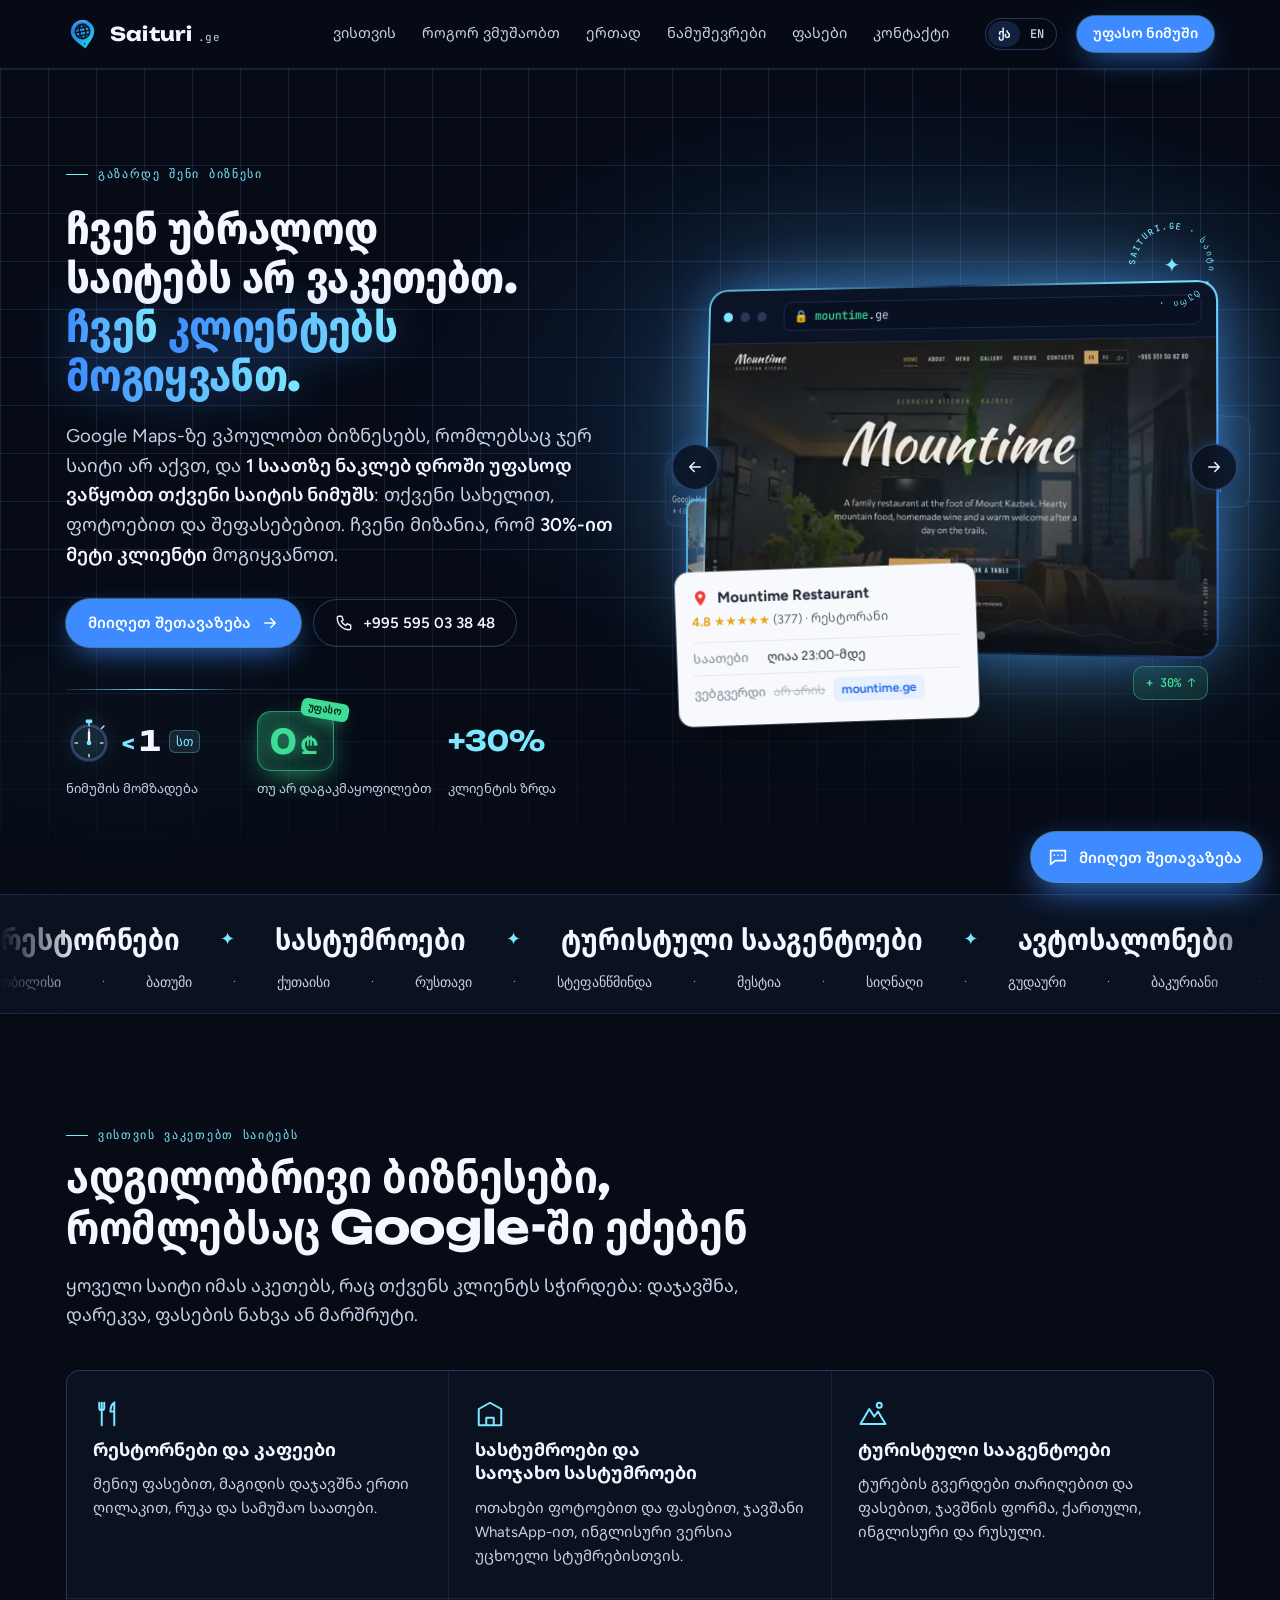
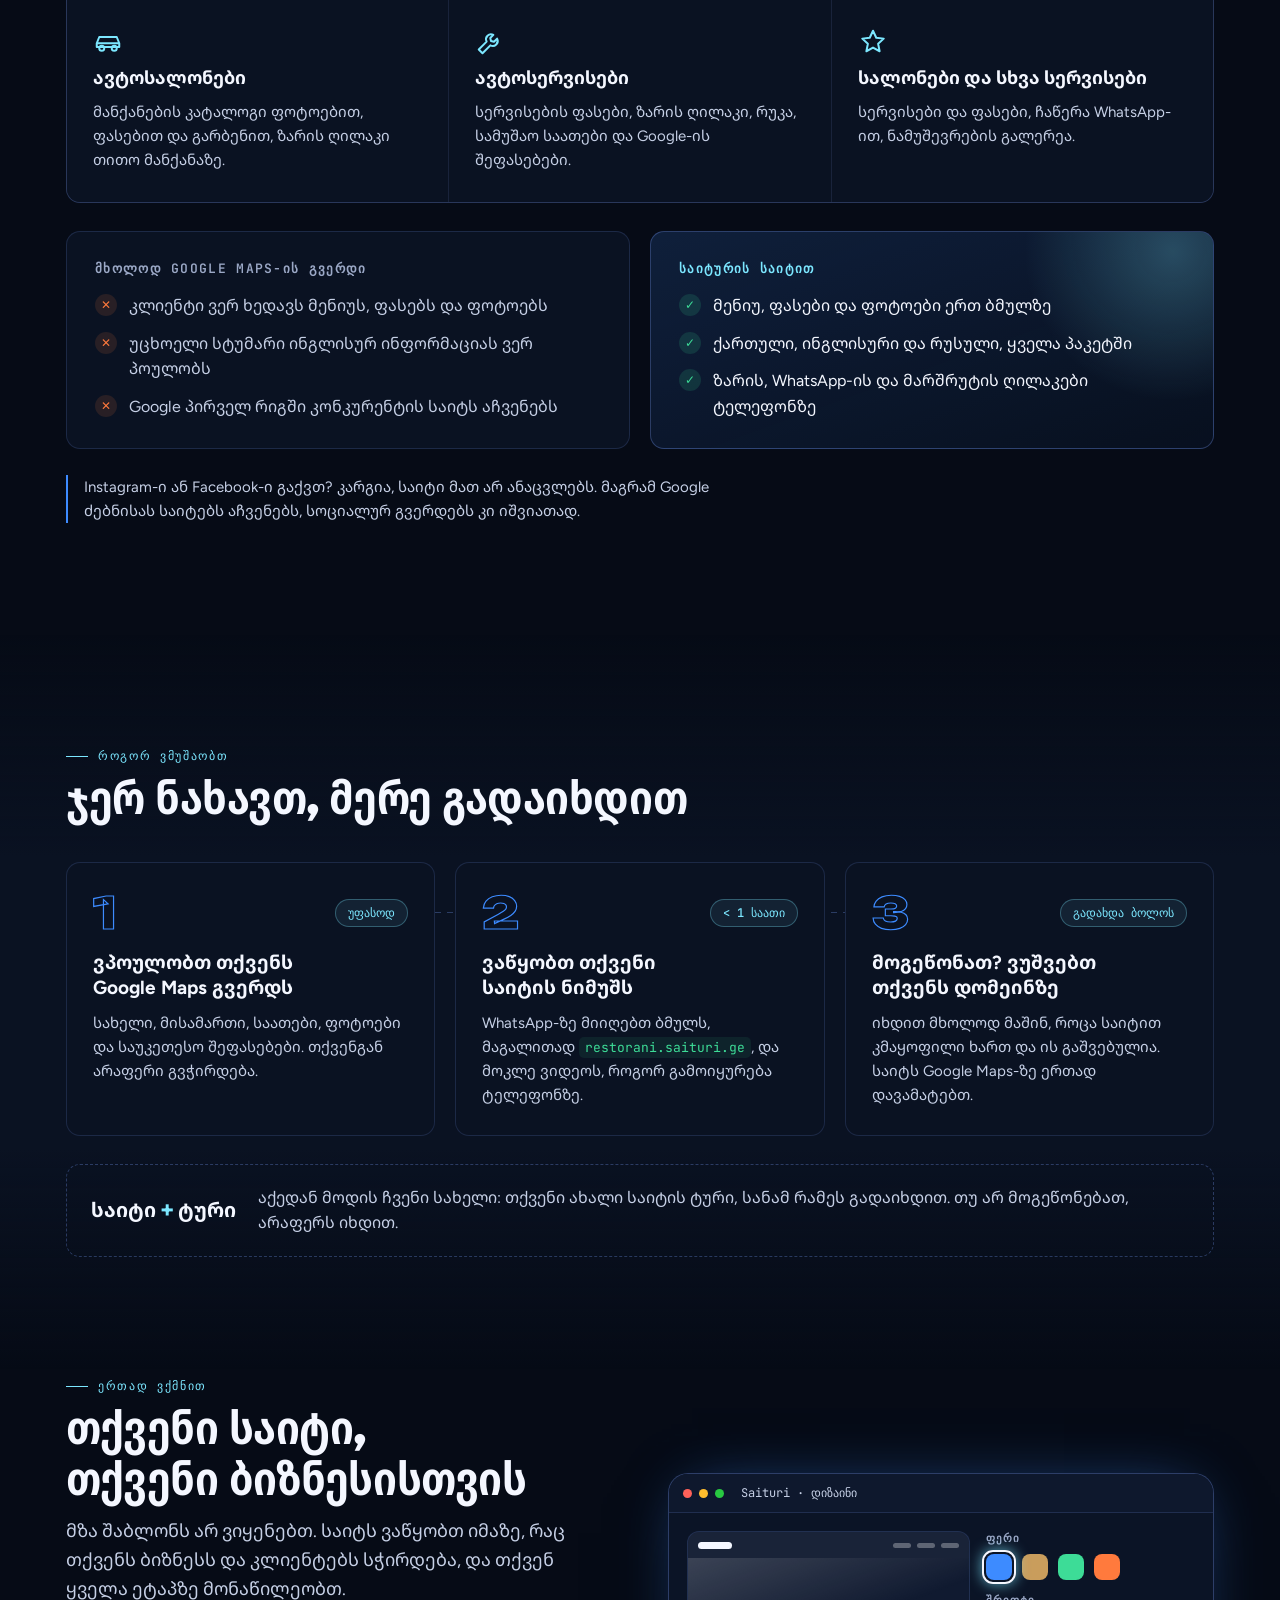
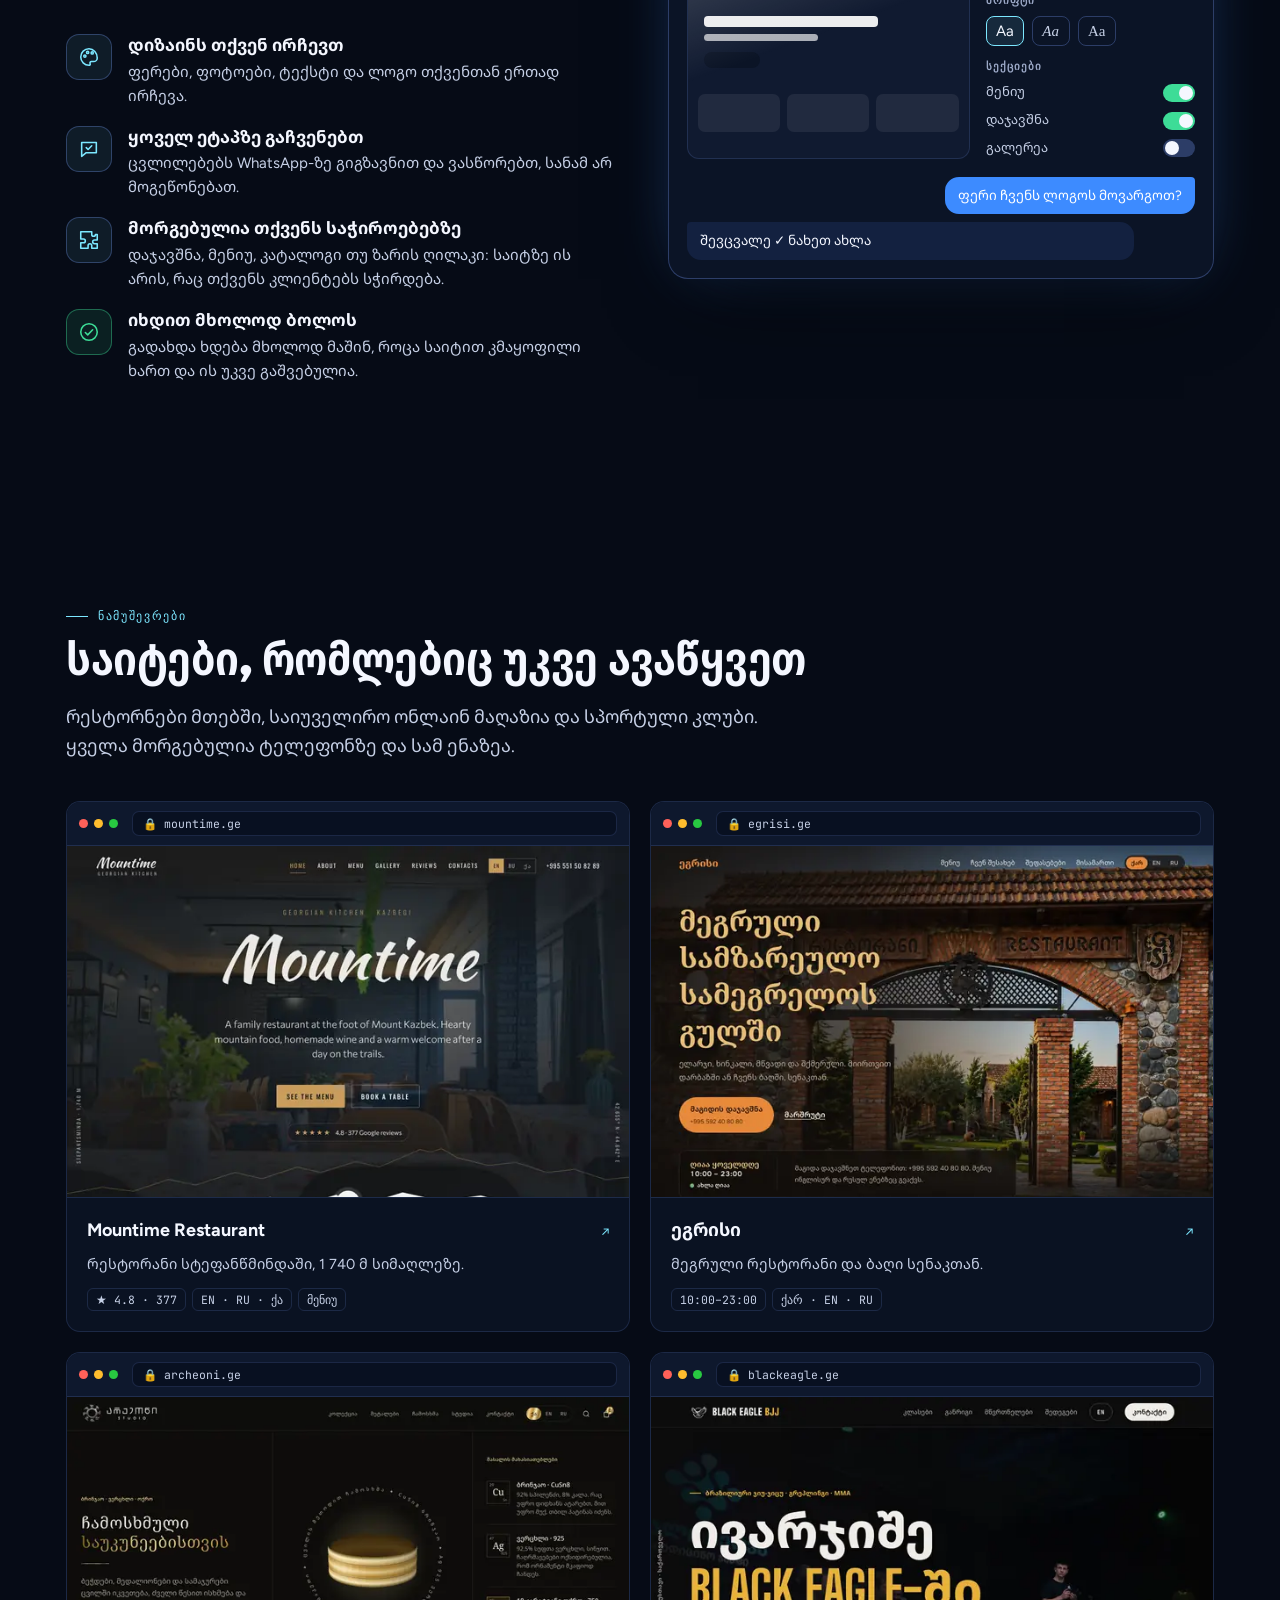
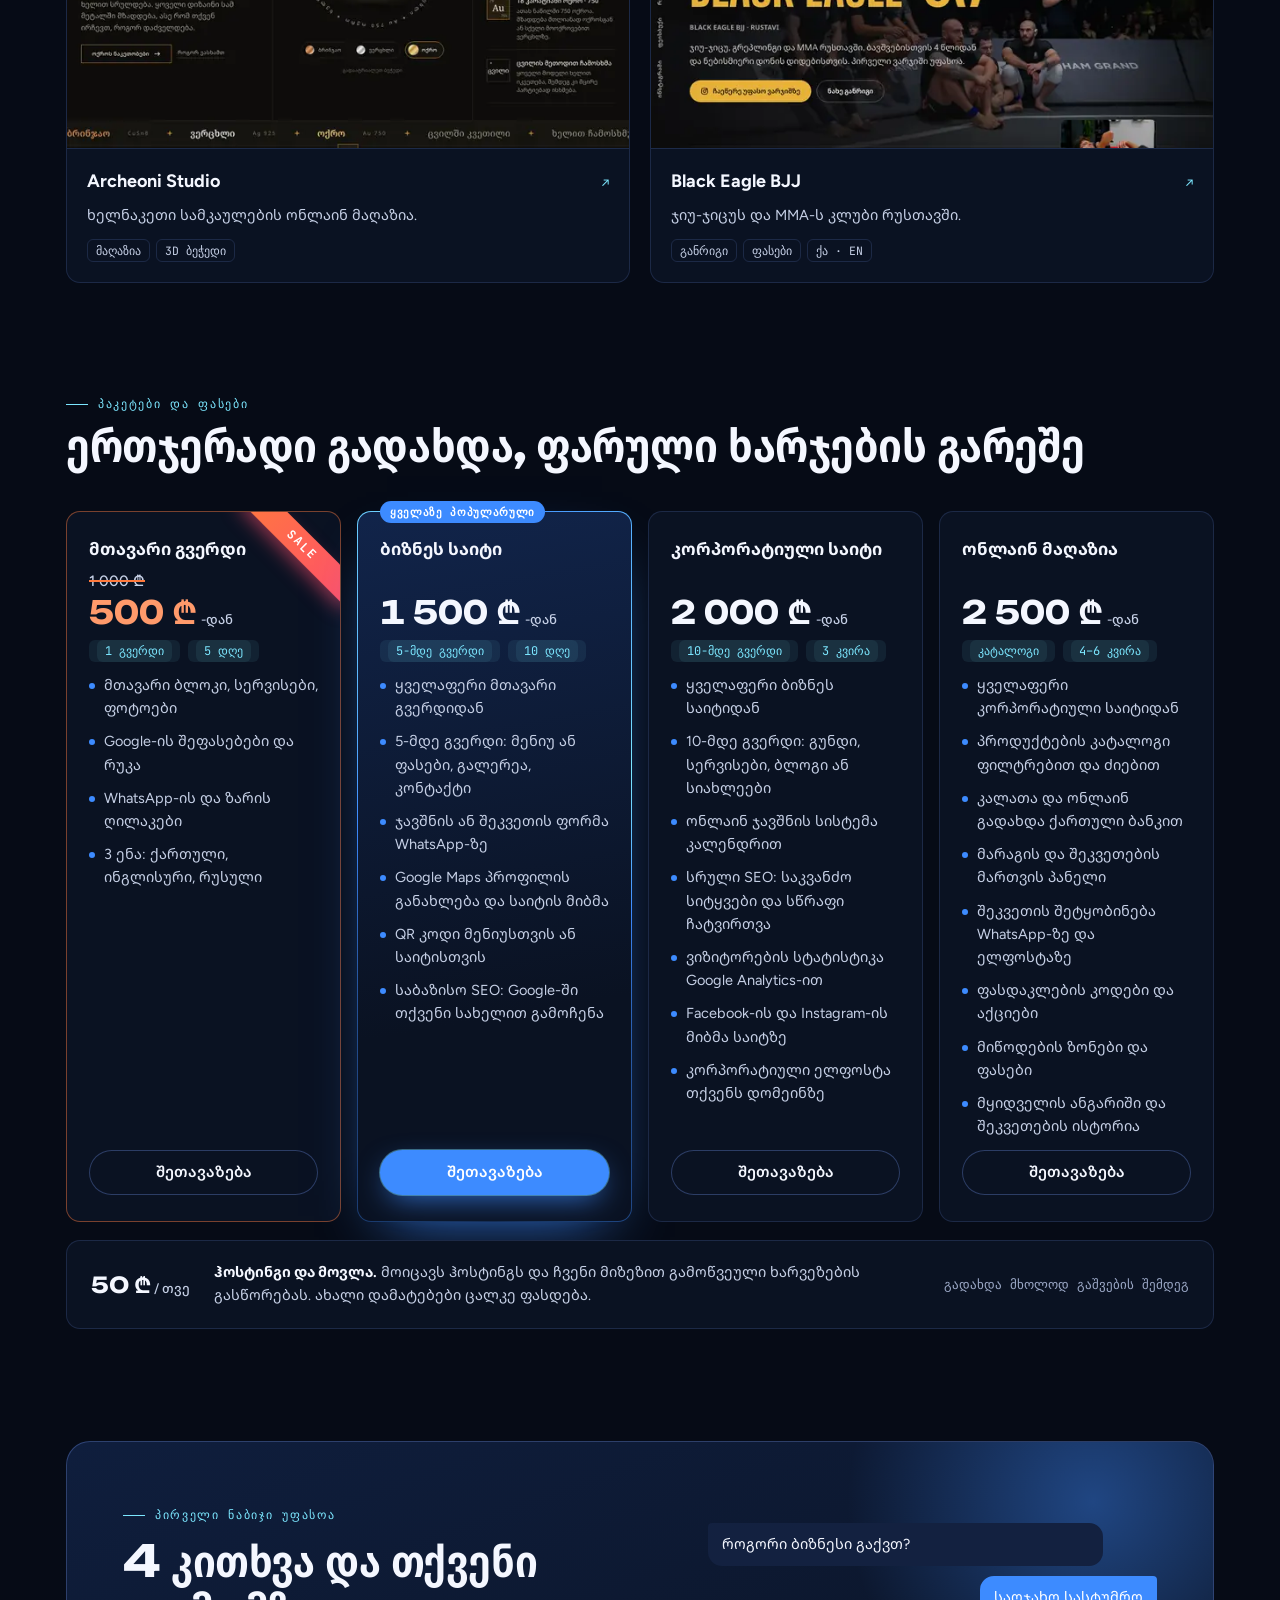
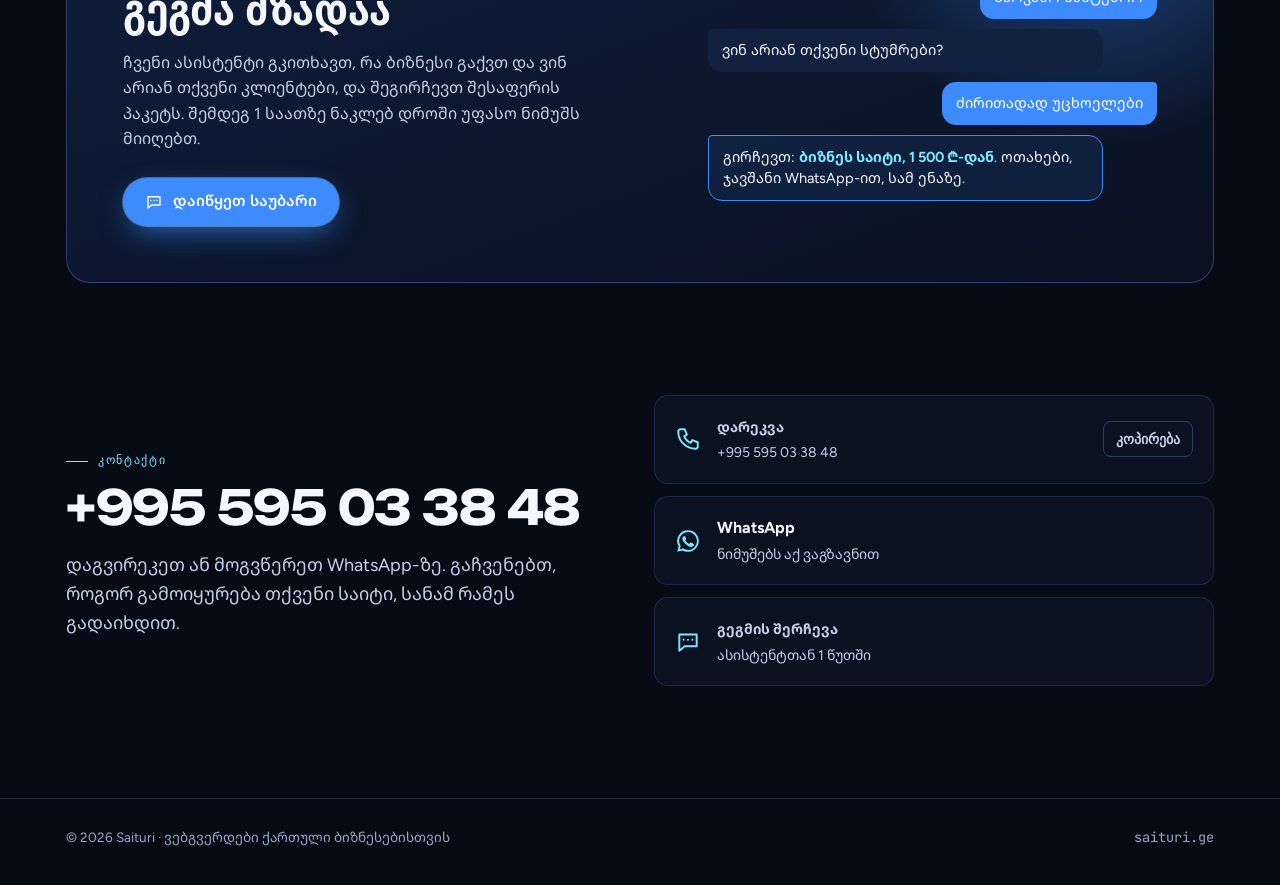
==== commit b2249eeb: "Hide Restaurant Mere from the site for now Remove Mere from the hero slider and its dot, hide its po" ====
--- a/public/index.html
+++ b/public/index.html
@@ -165,11 +165,10 @@
               <div class="chrome"><i></i><i></i><i></i><div class="url" id="hurl">🔒 <b>mountime</b>.ge</div></div>
               <div class="slides" id="slides" aria-label="Portfolio">
                 <img class="slide on" src="assets/img/work/mountime-640.webp" srcset="assets/img/work/mountime-640.webp 640w, assets/img/work/mountime-1100.webp 1100w" width="1100" height="1719" sizes="(max-width:520px) 92vw, 540px" alt="Mountime Restaurant website" fetchpriority="high">
-                <img class="slide" data-src="assets/img/work/mere-640.webp" data-srcset="assets/img/work/mere-640.webp 640w, assets/img/work/mere-1100.webp 1100w" width="1100" height="1719" sizes="(max-width:520px) 92vw, 540px" alt="Restaurant Mere website" decoding="async">
                 <img class="slide" data-src="assets/img/work/egrisi-640.webp" data-srcset="assets/img/work/egrisi-640.webp 640w, assets/img/work/egrisi-1100.webp 1100w" width="1100" height="1719" sizes="(max-width:520px) 92vw, 540px" alt="Egrisi website" decoding="async">
                 <img class="slide" data-src="assets/img/work/archeoni-640.webp" data-srcset="assets/img/work/archeoni-640.webp 640w, assets/img/work/archeoni-1100.webp 1100w" width="1100" height="1719" sizes="(max-width:520px) 92vw, 540px" alt="Archeoni Studio website" decoding="async">
                 <img class="slide" data-src="assets/img/work/bjj-640.webp" data-srcset="assets/img/work/bjj-640.webp 640w, assets/img/work/bjj-1100.webp 1100w" width="1100" height="1719" sizes="(max-width:520px) 92vw, 540px" alt="Black Eagle BJJ website" decoding="async">
-                <div class="dots" id="dots"><button type="button" aria-label="Mountime Restaurant" aria-current="true"></button><button type="button" aria-label="Restaurant Mere"></button><button type="button" aria-label="Egrisi"></button><button type="button" aria-label="Archeoni Studio"></button><button type="button" aria-label="Black Eagle BJJ"></button></div>
+                <div class="dots" id="dots"><button type="button" aria-label="Mountime Restaurant" aria-current="true"></button><button type="button" aria-label="Egrisi"></button><button type="button" aria-label="Archeoni Studio"></button><button type="button" aria-label="Black Eagle BJJ"></button></div>
               </div>
             </div>
           </div>
@@ -375,7 +374,8 @@
             <div class="chips"><span>★ 4.8 · 377</span><span>EN · RU · ქა</span><span><span class="ka">მენიუ</span><span class="en">Menu</span></span></div>
           </div>
         </a>
-        <a class="work reveal d1" href="https://claude.ai/code/artifact/d19d1f35-91f9-463c-9144-e3983933f8b3" target="_blank" rel="noopener">
+        <!-- Restaurant Mere: hidden for now, remove "hidden" to show it again -->
+        <a class="work reveal d1" hidden href="https://claude.ai/code/artifact/d19d1f35-91f9-463c-9144-e3983933f8b3" target="_blank" rel="noopener">
           <div class="shot"><div class="bar"><i></i><i></i><i></i><em>🔒 mere.ge</em></div><div class="vp"><img src="assets/img/work/mere-640.webp" srcset="assets/img/work/mere-640.webp 640w, assets/img/work/mere-1100.webp 1100w" width="1100" height="1719" sizes="(max-width:600px) 92vw, (max-width:900px) 46vw, 570px" alt="Restaurant Mere website" loading="lazy" decoding="async"></div></div>
           <div class="winfo">
             <h3>Restaurant Mere <span class="arr">↗</span></h3>
--- a/public/assets/css/style.css
+++ b/public/assets/css/style.css
@@ -268,7 +268,7 @@
 /* portfolio */
 .works{display:grid;grid-template-columns:repeat(6,1fr);gap:20px;perspective:1200px}
 .work{grid-column:span 2;display:grid;grid-template-rows:auto 1fr;border-radius:var(--r);background:var(--bg2);border:1px solid var(--line);overflow:hidden;text-decoration:none;transform:rotateX(var(--rx,0deg)) rotateY(var(--ry,0deg));transition:transform .5s var(--ease),border-color .25s,box-shadow .25s}
-.work:nth-child(-n+2){grid-column:span 3}
+.works .work{grid-column:span 3} /* 4 sites: two per row */
 .work:hover{border-color:var(--line2);box-shadow:0 20px 50px -24px rgba(61,139,255,.6);transition:transform .12s linear,border-color .25s,box-shadow .25s}
 .winfo{padding:18px 20px 20px;display:grid;gap:8px;align-content:start}
 .winfo h3{font-size:18px;display:flex;justify-content:space-between;gap:10px;align-items:baseline}
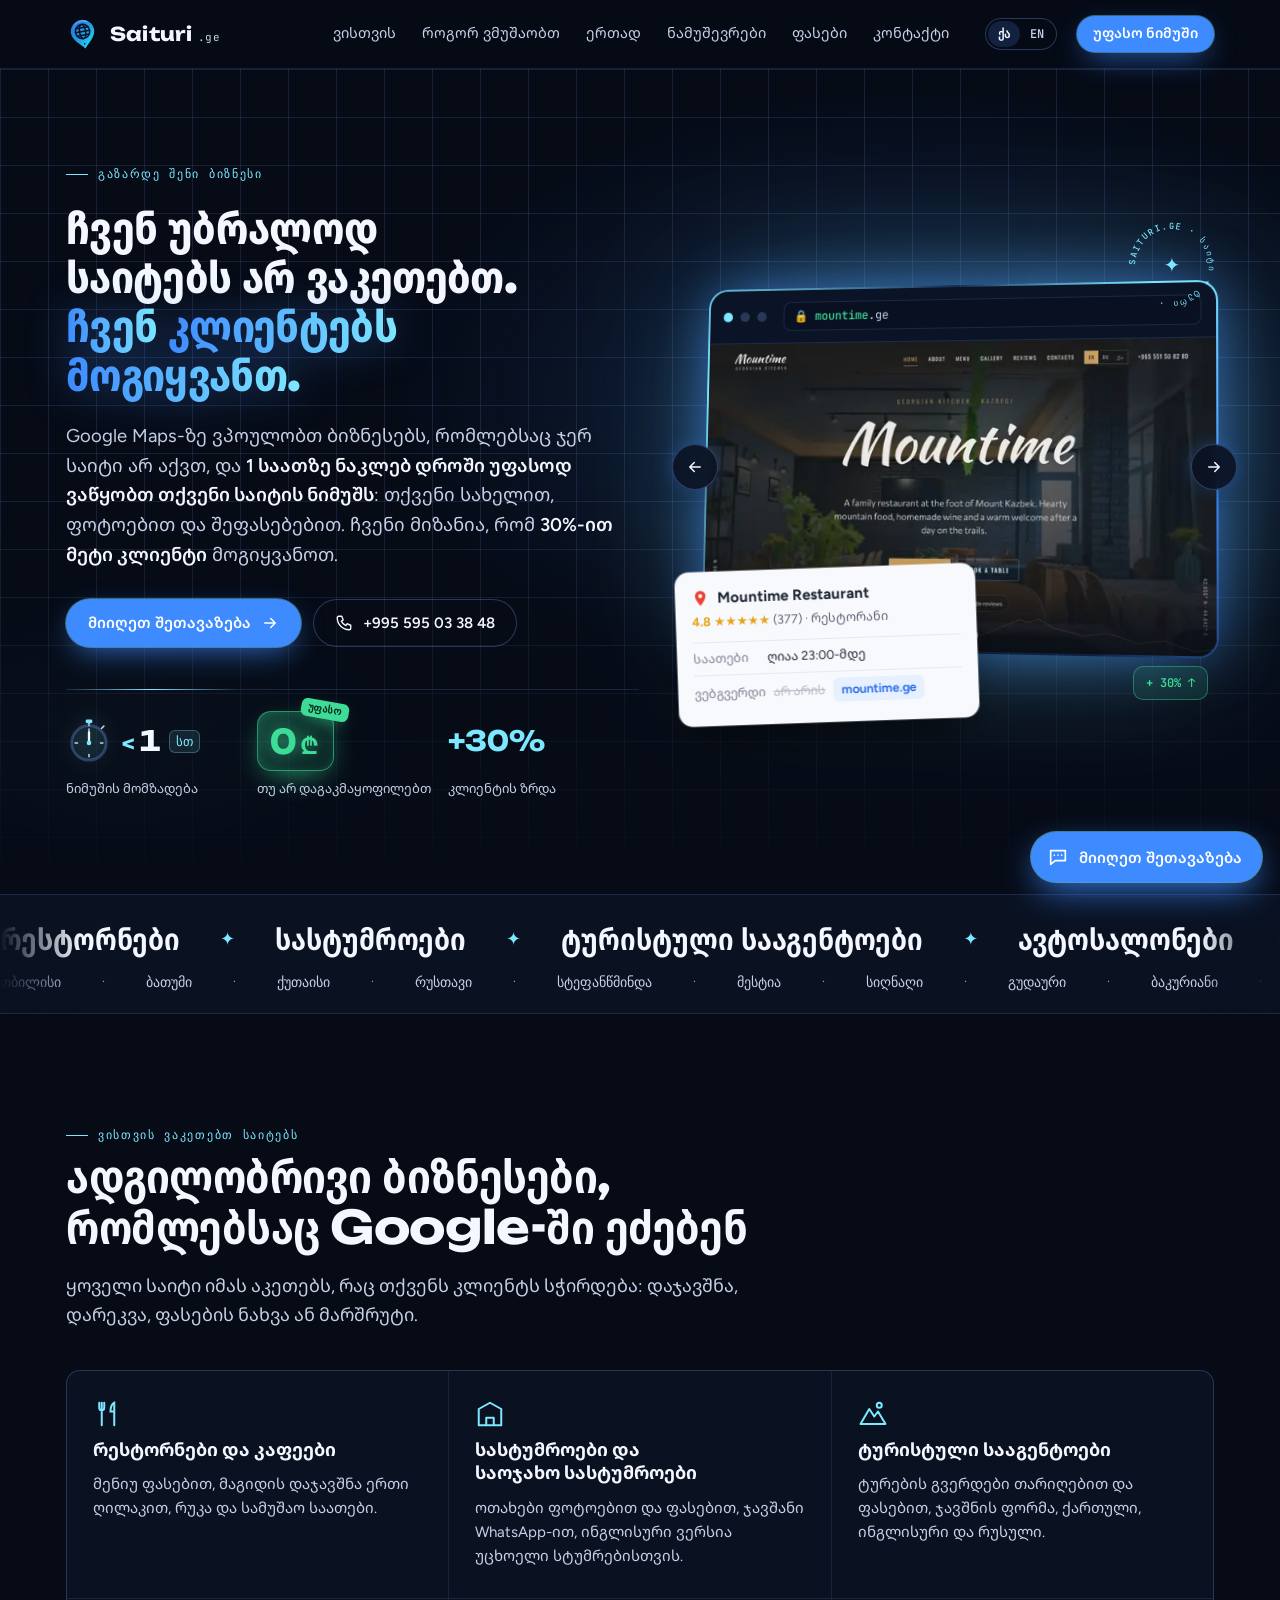
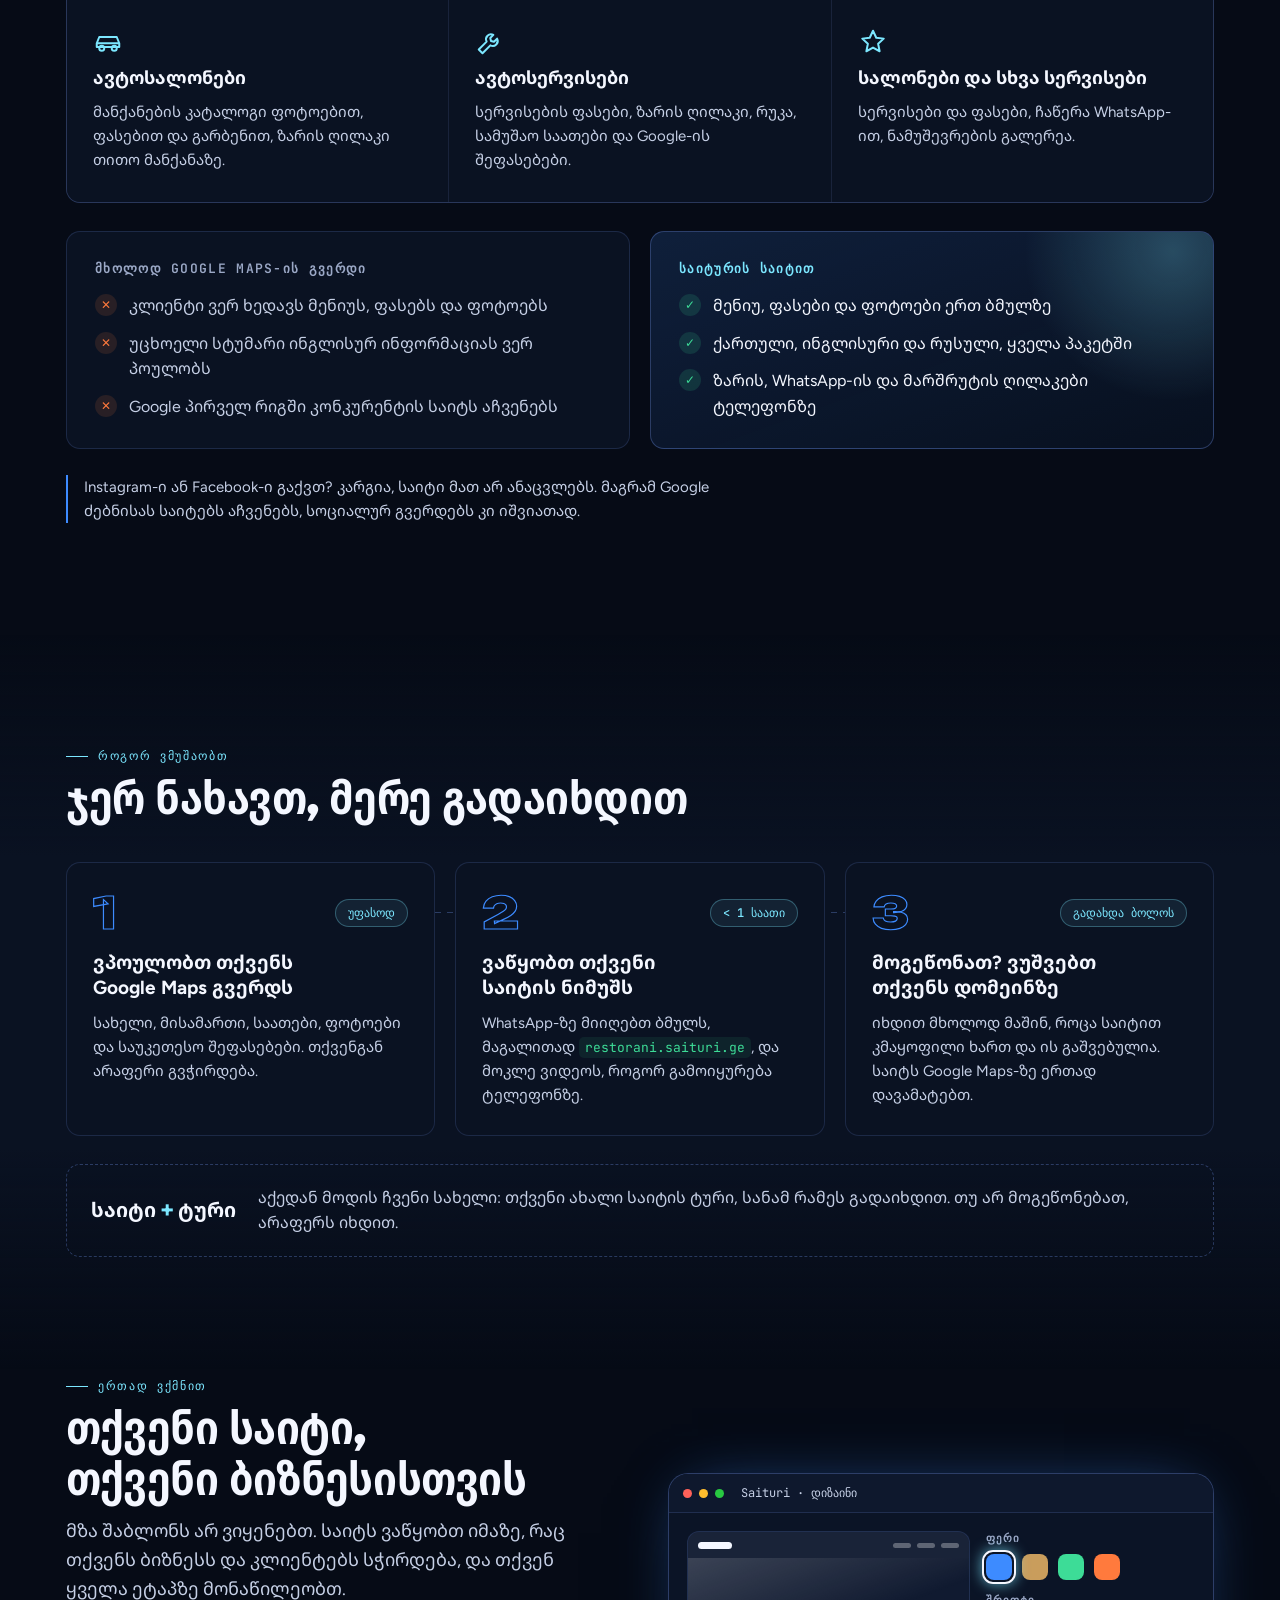
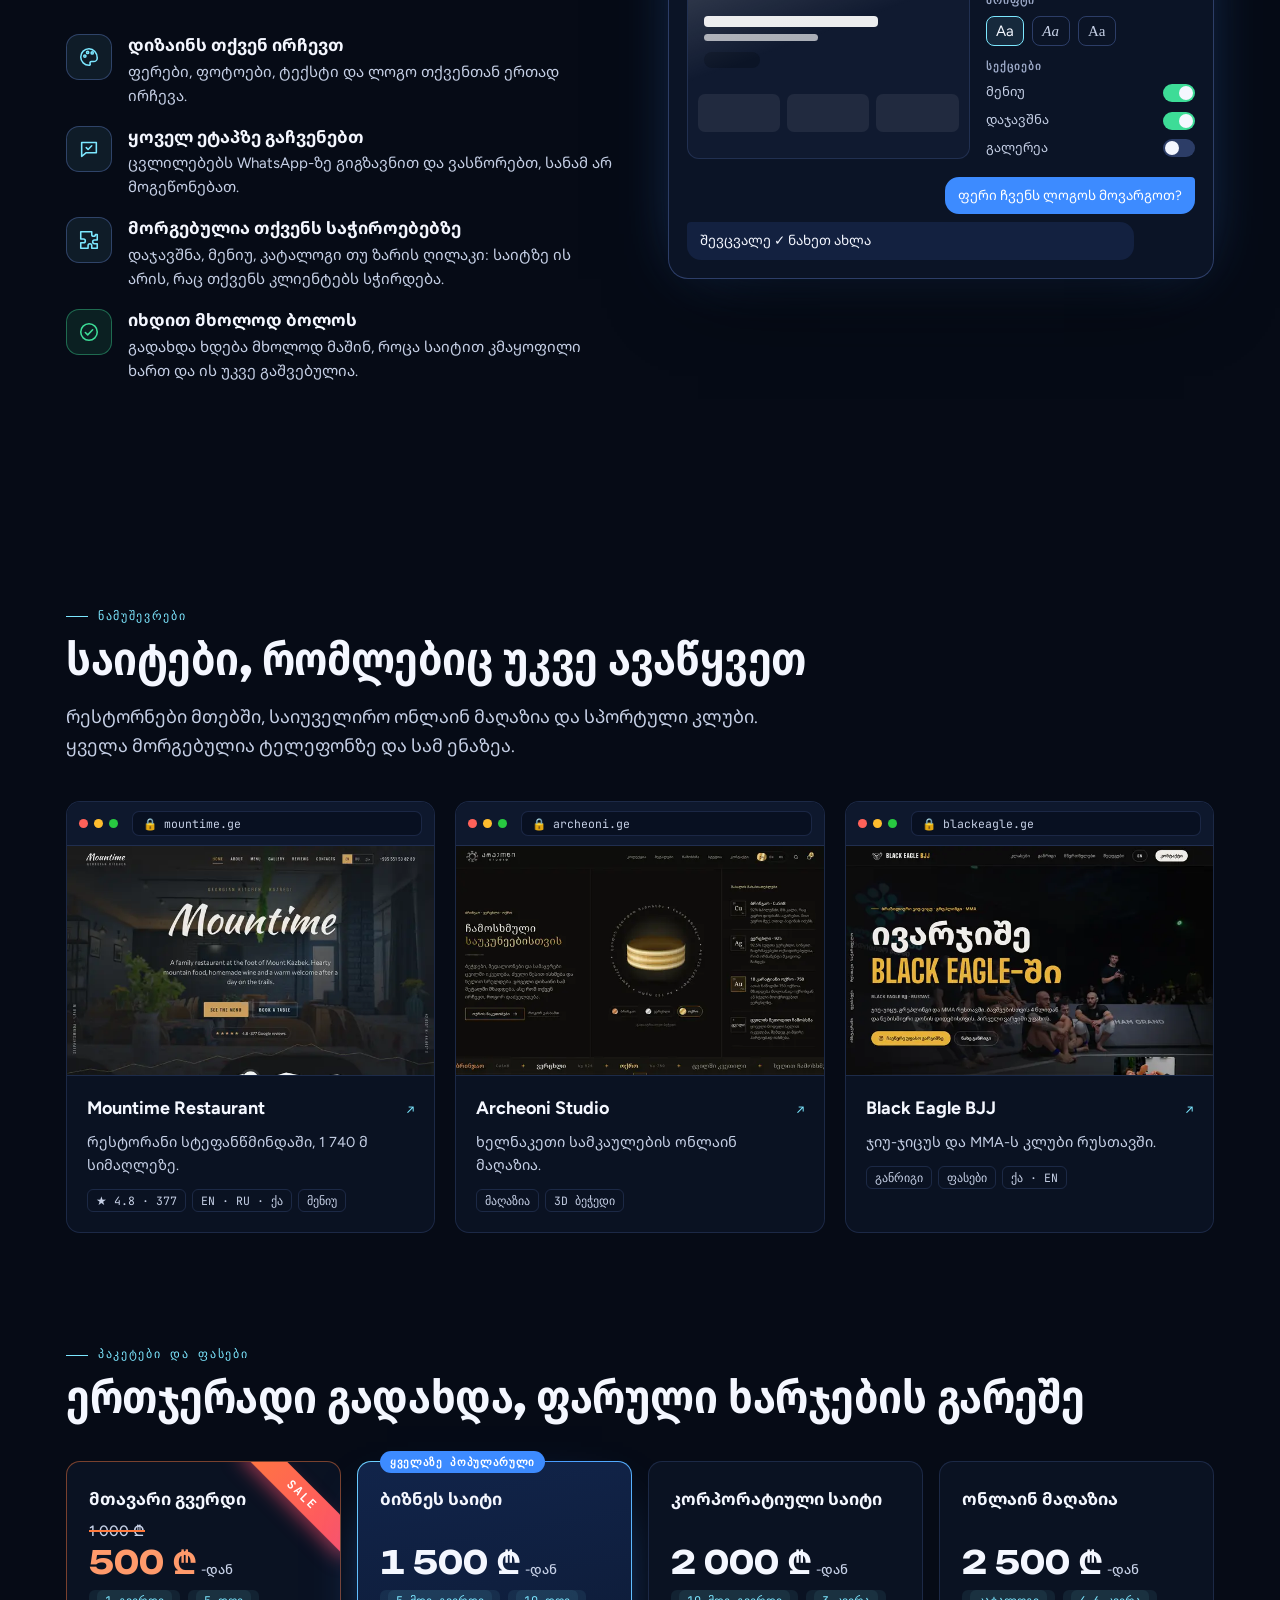
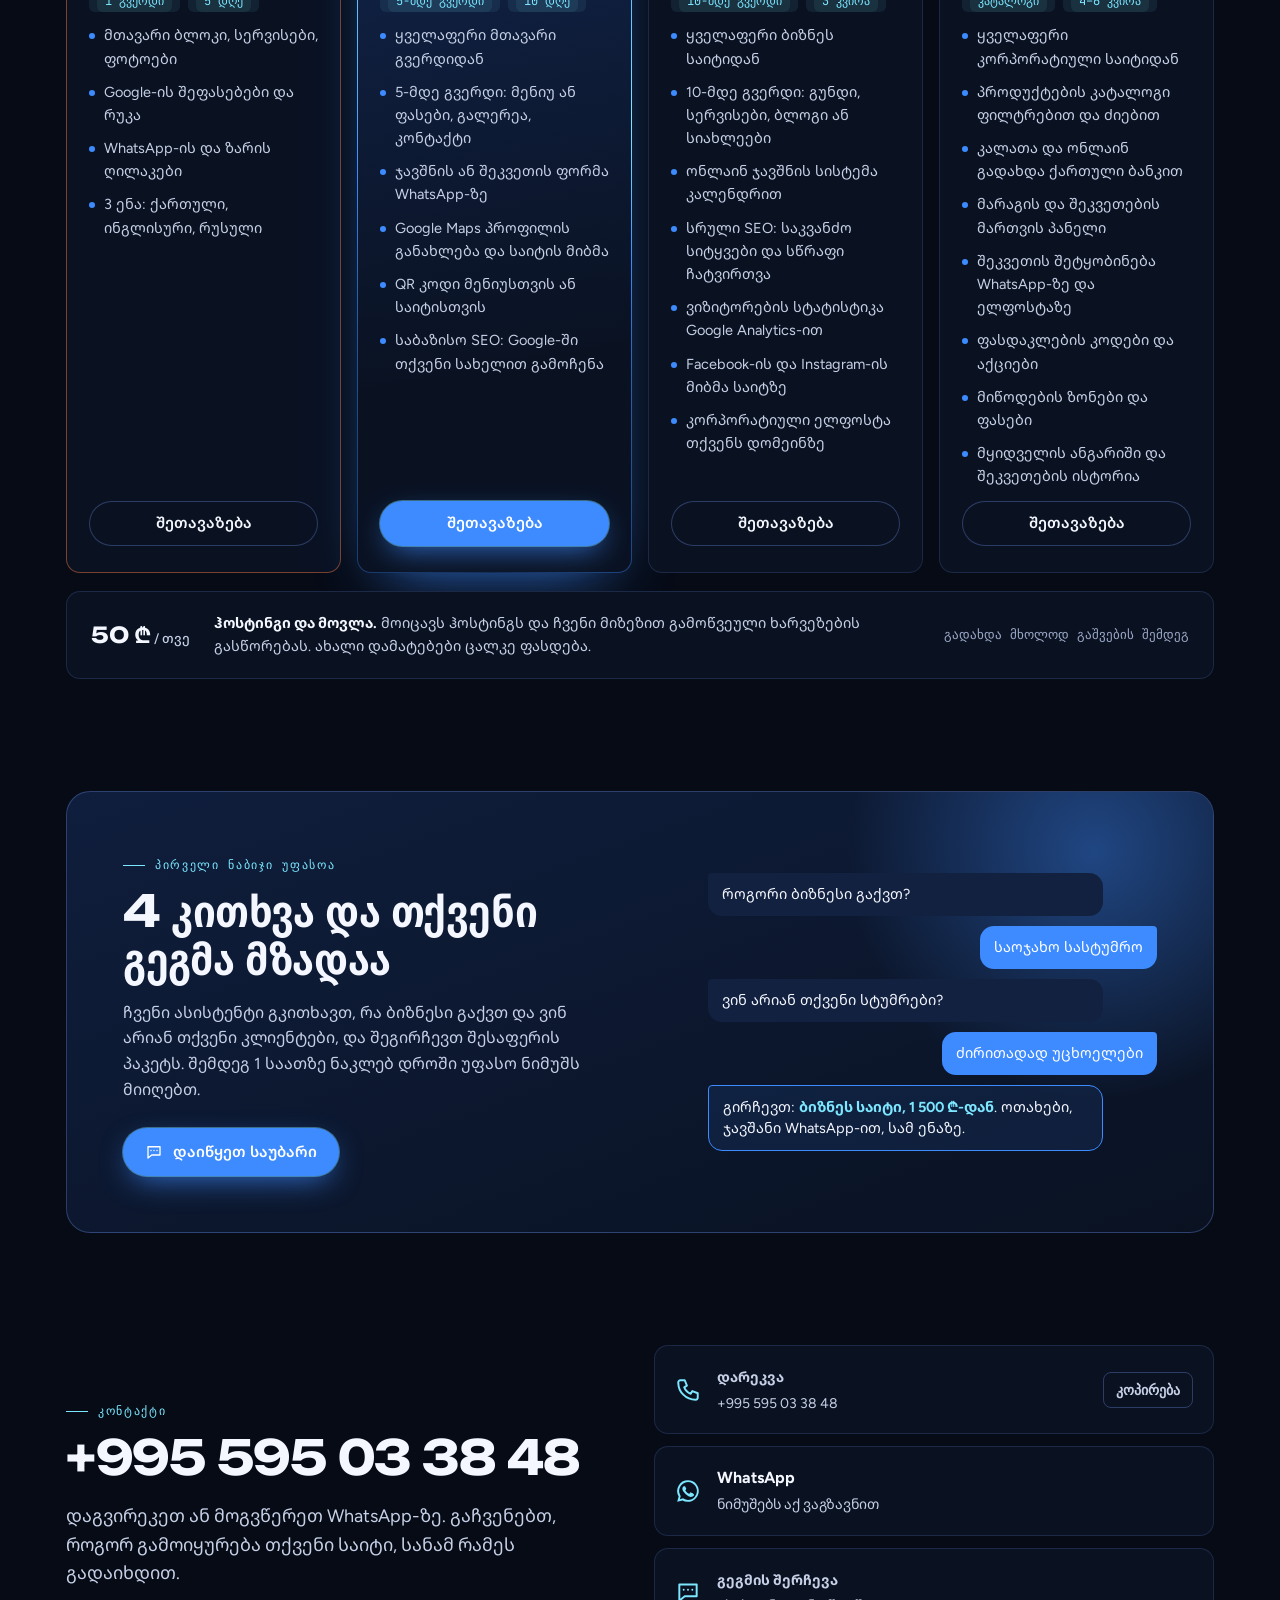
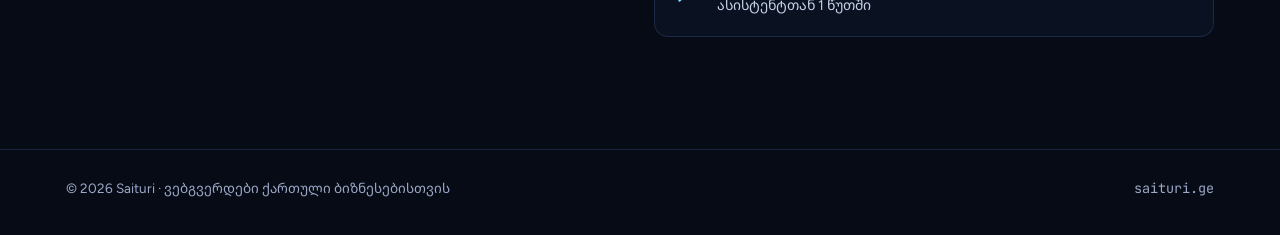
==== commit 4ed006f6: "Hide Egrisi from the site for now Remove Egrisi from the hero slider and its dot, hide its portfolio" ====
--- a/public/index.html
+++ b/public/index.html
@@ -165,10 +165,9 @@
               <div class="chrome"><i></i><i></i><i></i><div class="url" id="hurl">🔒 <b>mountime</b>.ge</div></div>
               <div class="slides" id="slides" aria-label="Portfolio">
                 <img class="slide on" src="assets/img/work/mountime-640.webp" srcset="assets/img/work/mountime-640.webp 640w, assets/img/work/mountime-1100.webp 1100w" width="1100" height="1719" sizes="(max-width:520px) 92vw, 540px" alt="Mountime Restaurant website" fetchpriority="high">
-                <img class="slide" data-src="assets/img/work/egrisi-640.webp" data-srcset="assets/img/work/egrisi-640.webp 640w, assets/img/work/egrisi-1100.webp 1100w" width="1100" height="1719" sizes="(max-width:520px) 92vw, 540px" alt="Egrisi website" decoding="async">
                 <img class="slide" data-src="assets/img/work/archeoni-640.webp" data-srcset="assets/img/work/archeoni-640.webp 640w, assets/img/work/archeoni-1100.webp 1100w" width="1100" height="1719" sizes="(max-width:520px) 92vw, 540px" alt="Archeoni Studio website" decoding="async">
                 <img class="slide" data-src="assets/img/work/bjj-640.webp" data-srcset="assets/img/work/bjj-640.webp 640w, assets/img/work/bjj-1100.webp 1100w" width="1100" height="1719" sizes="(max-width:520px) 92vw, 540px" alt="Black Eagle BJJ website" decoding="async">
-                <div class="dots" id="dots"><button type="button" aria-label="Mountime Restaurant" aria-current="true"></button><button type="button" aria-label="Egrisi"></button><button type="button" aria-label="Archeoni Studio"></button><button type="button" aria-label="Black Eagle BJJ"></button></div>
+                <div class="dots" id="dots"><button type="button" aria-label="Mountime Restaurant" aria-current="true"></button><button type="button" aria-label="Archeoni Studio"></button><button type="button" aria-label="Black Eagle BJJ"></button></div>
               </div>
             </div>
           </div>
@@ -383,7 +382,8 @@
             <div class="chips"><span>★ 4.5 · 211</span><span>KA · EN · RU</span><span>20–60 ₾</span></div>
           </div>
         </a>
-        <a class="work reveal" href="https://claude.ai/code/artifact/cd8c9b7f-ce02-42d8-87c6-30c25ab4a42e" target="_blank" rel="noopener">
+        <!-- Egrisi: hidden for now, remove "hidden" to show it again -->
+        <a class="work reveal" hidden href="https://claude.ai/code/artifact/cd8c9b7f-ce02-42d8-87c6-30c25ab4a42e" target="_blank" rel="noopener">
           <div class="shot"><div class="bar"><i></i><i></i><i></i><em>🔒 egrisi.ge</em></div><div class="vp"><img src="assets/img/work/egrisi-640.webp" srcset="assets/img/work/egrisi-640.webp 640w, assets/img/work/egrisi-1100.webp 1100w" width="1100" height="1719" sizes="(max-width:600px) 92vw, (max-width:900px) 46vw, 570px" alt="Egrisi website" loading="lazy" decoding="async"></div></div>
           <div class="winfo">
             <h3><span><span class="ka">ეგრისი</span><span class="en">Egrisi</span></span> <span class="arr">↗</span></h3>
--- a/public/assets/css/style.css
+++ b/public/assets/css/style.css
@@ -268,7 +268,7 @@
 /* portfolio */
 .works{display:grid;grid-template-columns:repeat(6,1fr);gap:20px;perspective:1200px}
 .work{grid-column:span 2;display:grid;grid-template-rows:auto 1fr;border-radius:var(--r);background:var(--bg2);border:1px solid var(--line);overflow:hidden;text-decoration:none;transform:rotateX(var(--rx,0deg)) rotateY(var(--ry,0deg));transition:transform .5s var(--ease),border-color .25s,box-shadow .25s}
-.works .work{grid-column:span 3} /* 4 sites: two per row */
+.works .work{grid-column:span 2} /* 3 sites: one row of three */
 .work:hover{border-color:var(--line2);box-shadow:0 20px 50px -24px rgba(61,139,255,.6);transition:transform .12s linear,border-color .25s,box-shadow .25s}
 .winfo{padding:18px 20px 20px;display:grid;gap:8px;align-content:start}
 .winfo h3{font-size:18px;display:flex;justify-content:space-between;gap:10px;align-items:baseline}
@@ -289,7 +289,7 @@
 .work:hover .shot img{object-position:50% 100%}
 @media (hover:none){.shot img{animation:pan 16s ease-in-out infinite alternate}}
 @keyframes pan{0%,15%{object-position:50% 0%}85%,100%{object-position:50% 100%}}
-@media (max-width:900px){.works{grid-template-columns:repeat(2,1fr)}.work,.work:nth-child(-n+2){grid-column:span 1}}
+@media (max-width:900px){.works{grid-template-columns:repeat(2,1fr)}.works .work{grid-column:span 1}.works .work:first-child{grid-column:1/-1}}
 @media (max-width:600px){.works{grid-template-columns:1fr}}
 
 /* co-design section */
